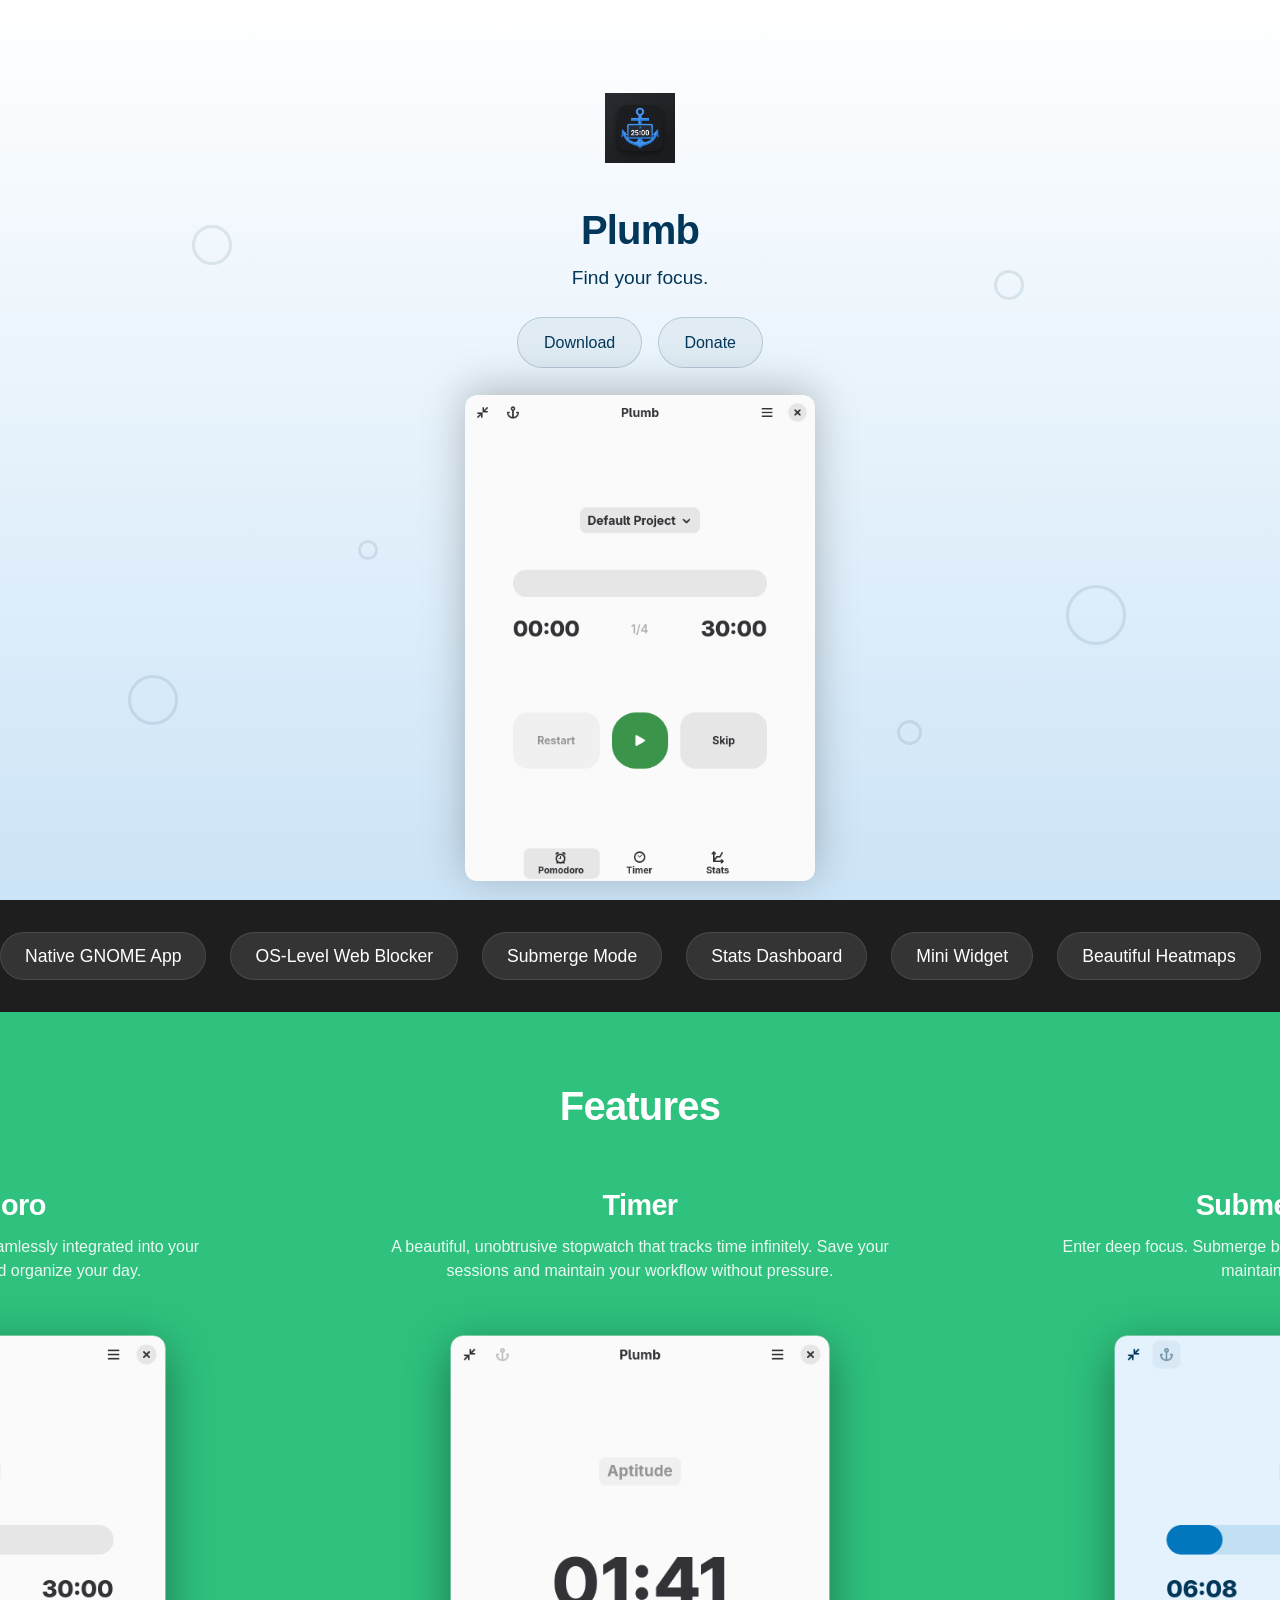
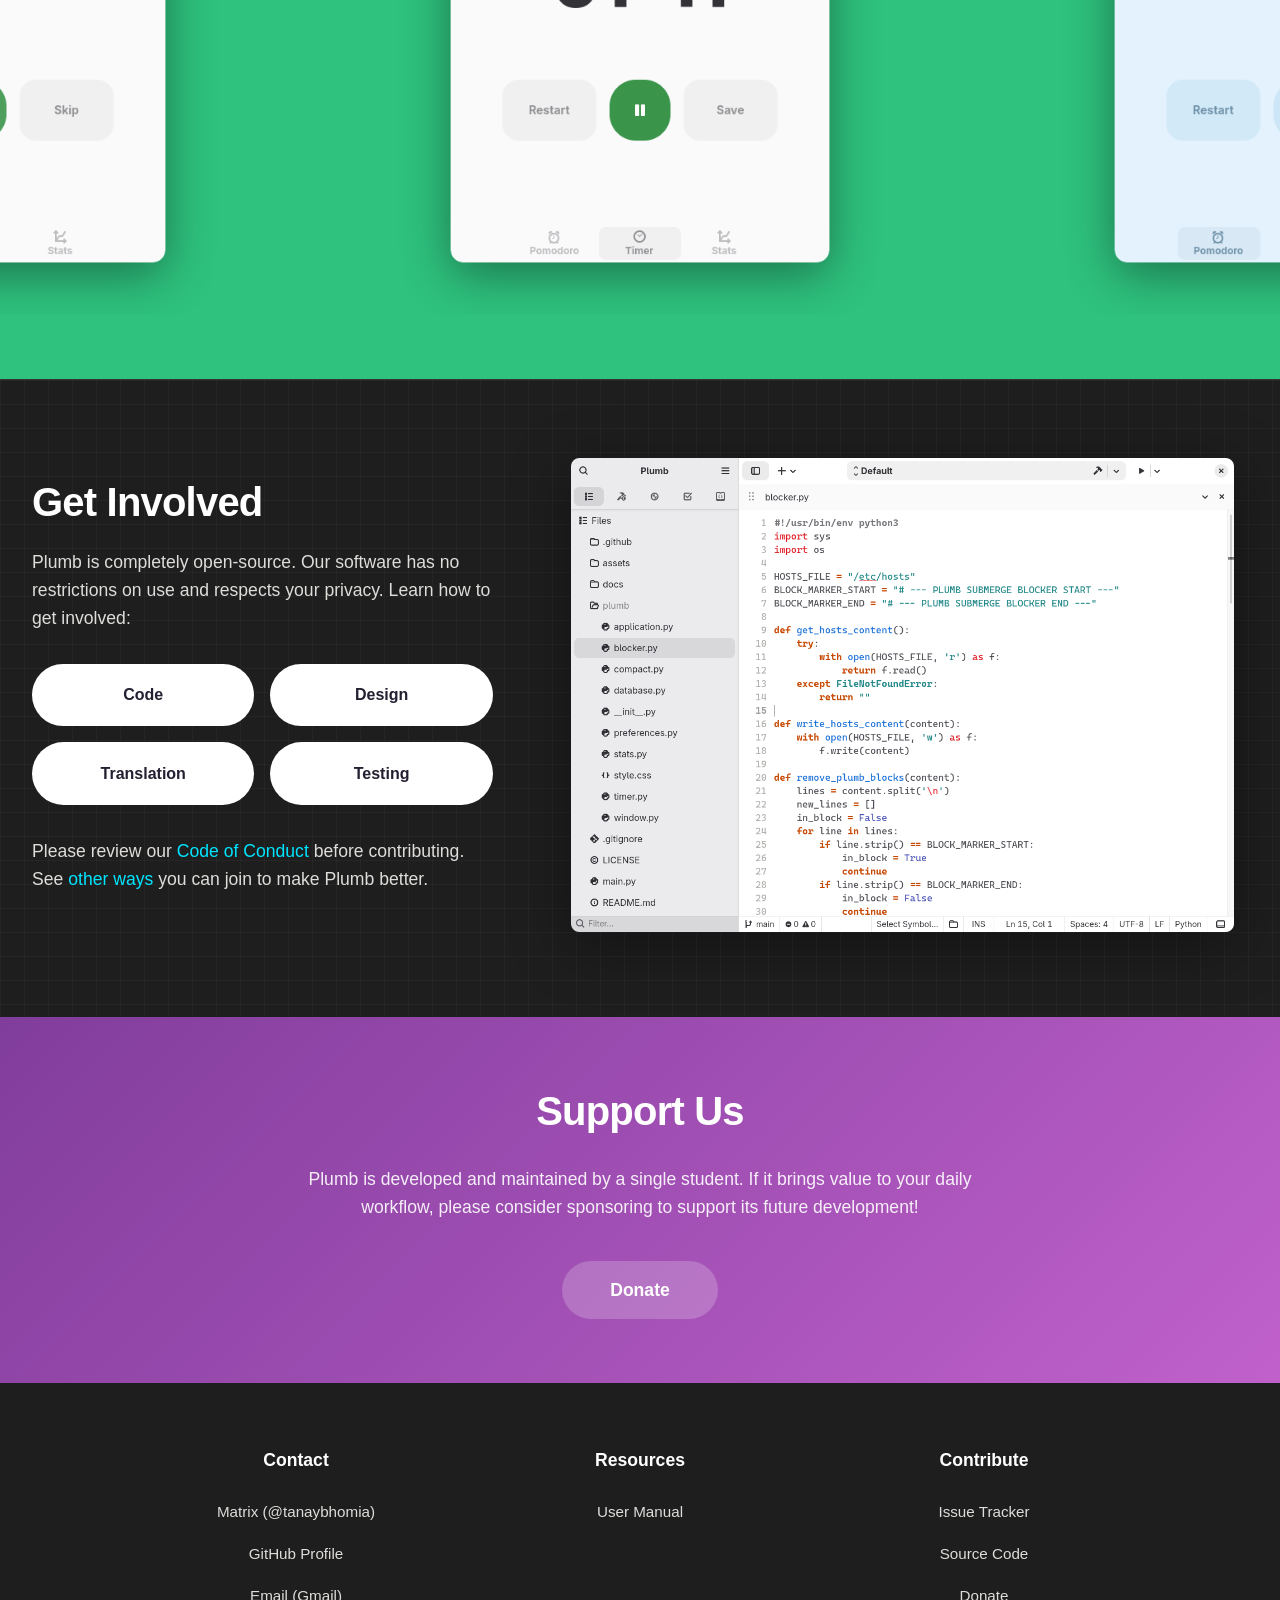
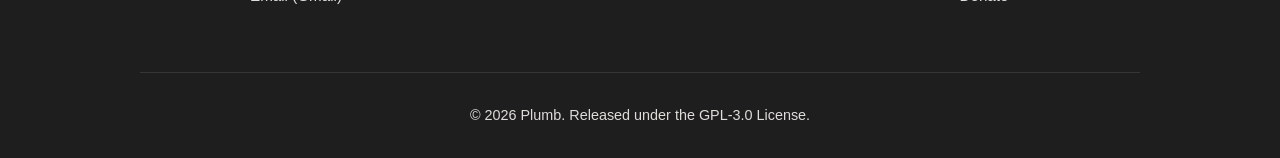
==== docs/index.html @ d2b5e949 "website: minor fixes" ====
<!DOCTYPE html>
<html lang="en">
<head>
    <meta charset="UTF-8">
    <meta name="viewport" content="width=device-width, initial-scale=1.0">
    <title>Plumb</title>
    <!-- Use Adwaita Sans from Tuba's public assets for true GNOME typography -->
    <link rel="stylesheet" href="https://tuba.geopjr.dev/assets/fonts/adwaita-sans/adwaita-sans.css">
    <link rel="stylesheet" href="style.css">
    <meta name="description" content="A beautiful, native GNOME Pomodoro timer with OS-level website blocking.">
</head>
<body>
    <main>
        <!-- HERO SECTION -->
        <section id="hero">
            <div class="bubbles" aria-hidden="true">
                <div class="bubble"></div>
                <div class="bubble"></div>
                <div class="bubble"></div>
                <div class="bubble"></div>
                <div class="bubble"></div>
                <div class="bubble"></div>
            </div>
            
            <div class="hero-content">
                <img class="app-icon" src="assets/images/app-icon.png" alt="Plumb Icon" width="128" height="128">
                <h1 class="app-title">Plumb</h1>
                <p class="app-subtitle">Find your focus.</p>
                
                <div class="action-buttons">
                    <a href="#download" class="btn btn-download">Download</a>
                    <a href="donate.html" class="btn btn-sponsor">Donate</a>
                </div>
                
                <div class="hero-image-container">
                    <picture>
                        <source srcset="assets/images/DarkMode/heroDark.png" media="(prefers-color-scheme: dark)">
                        <img class="app-screenshot" src="assets/images/LightMode/heroLight.png" alt="Plumb App Interface">
                    </picture>
                </div>
            </div>
        </section>

        <!-- MARQUEE SECTION -->
        <section id="marquee">
            <div class="marquee-wrapper">
                <div class="marquee-content">
                    <!-- Duplicate list for seamless loop -->
                    <ul class="feature-list">
                        <li>Native GNOME App</li>
                        <li>OS-Level Web Blocker</li>
                        <li>Submerge Mode</li>
                        <li>Stats Dashboard</li>
                        <li>Mini Widget</li>
                        <li>Beautiful Heatmaps</li>
                        <li>GTK4 + Libadwaita</li>
                        <li>No Distractions</li>
                        <li>Native GNOME App</li>
                        <li>OS-Level Web Blocker</li>
                        <li>Submerge Mode</li>
                        <li>Stats Dashboard</li>
                        <li>Mini Widget</li>
                        <li>Beautiful Heatmaps</li>
                        <li>GTK4 + Libadwaita</li>
                        <li>No Distractions</li>
                    </ul>
                    <ul class="feature-list" aria-hidden="true">
                        <li>Native GNOME App</li>
                        <li>OS-Level Web Blocker</li>
                        <li>Submerge Mode</li>
                        <li>Stats Dashboard</li>
                        <li>Mini Widget</li>
                        <li>Beautiful Heatmaps</li>
                        <li>GTK4 + Libadwaita</li>
                        <li>No Distractions</li>
                        <li>Native GNOME App</li>
                        <li>OS-Level Web Blocker</li>
                        <li>Submerge Mode</li>
                        <li>Stats Dashboard</li>
                        <li>Mini Widget</li>
                        <li>Beautiful Heatmaps</li>
                        <li>GTK4 + Libadwaita</li>
                        <li>No Distractions</li>
                    </ul>
                </div>
            </div>
        </section>

        <!-- FEATURES SECTION -->
        <section id="features">
            <h2 class="section-title">Features</h2>
            <div class="features-grid">
                
                <!-- Card 1 -->
                <div class="feature-card">
                    <h3>Pomodoro</h3>
                    <p>Classic 25-minute focus sprints seamlessly integrated into your desktop. Track projects and organize your day.</p>
                    <div class="card-image-wrapper">
                        <picture>
                            <source srcset="assets/images/DarkMode/PomodoroDark.png" media="(prefers-color-scheme: dark)">
                            <img class="card-visual" src="assets/images/LightMode/PomodoroLight.png" alt="Pomodoro Interface">
                        </picture>
                    </div>
                </div>
                
                <!-- Card 2 -->
                <div class="feature-card">
                    <h3>Timer</h3>
                    <p>A beautiful, unobtrusive stopwatch that tracks time infinitely. Save your sessions and maintain your workflow without pressure.</p>
                    <div class="card-image-wrapper">
                        <picture>
                            <source srcset="assets/images/DarkMode/TimerDark.png" media="(prefers-color-scheme: dark)">
                            <img class="card-visual" src="assets/images/LightMode/TimeLight.png" alt="Timer Interface">
                        </picture>
                    </div>
                </div>
                
                <!-- Card 3 -->
                <div class="feature-card">
                    <h3>Submerge Mode</h3>
                    <p>Enter deep focus. Submerge blocks distracting elements to help you maintain concentration.</p>
                    <div class="card-image-wrapper">
                        <picture>
                            <source srcset="assets/images/DarkMode/SubmergeDark.png" media="(prefers-color-scheme: dark)">
                            <img class="card-visual" src="assets/images/LightMode/SubmergeLight.png" alt="Submerge Interface">
                        </picture>
                    </div>
                </div>

                <!-- Card 4 -->
                <div class="feature-card">
                    <h3>Web Blocker</h3>
                    <p>System-wide, OS-level web blocker that actively modifies your hosts file to block distracting websites across all browsers.</p>
                    <div class="card-image-wrapper">
                        <picture>
                            <source srcset="assets/images/DarkMode/AdblockerDark.png" media="(prefers-color-scheme: dark)">
                            <img class="card-visual" src="assets/images/LightMode/AdblockerLight.png" alt="Ad Blocker Interface">
                        </picture>
                    </div>
                </div>

                <!-- Card 4 -->
                <div class="feature-card">
                    <h3>Mini Mode</h3>
                    <p>A distraction-free, floating widget that keeps your current timer visible without taking up valuable screen space.</p>
                    <div class="card-image-wrapper">
                        <picture class="mini-mode-picture">
                            <source srcset="assets/images/DarkMode/MiniModeDark.png" media="(prefers-color-scheme: dark)">
                            <img class="card-visual" src="assets/images/LightMode/MiniModeLight.png" alt="Mini Mode Interface">
                        </picture>
                    </div>
                </div>

            </div>
        </section>

        <!-- GET INVOLVED -->
        <section id="get-involved" class="grid-bg">
            <div class="get-involved-container">
                <div class="get-involved-text">
                    <h2>Get Involved</h2>
                    <p>Plumb is completely open-source. Our software has no restrictions on use and respects your privacy. Learn how to get involved:</p>
                    <div class="involvement-grid">
                        <a href="#" class="btn-involve">Code</a>
                        <a href="#" class="btn-involve">Design</a>
                        <a href="#" class="btn-involve">Translation</a>
                        <a href="#" class="btn-involve">Testing</a>
                    </div>
                    <p class="conduct-text">Please review our <a href="#">Code of Conduct</a> before contributing. See <a href="#">other ways</a> you can join to make Plumb better.</p>
                </div>
                <div class="get-involved-image">
                    <picture>
                        <source srcset="assets/images/DarkMode/BuilderDark.png" media="(prefers-color-scheme: dark)">
                        <img src="assets/images/LightMode/BuilderLight.png" alt="Plumb Development">
                    </picture>
                </div>
            </div>
        </section>

        <!-- SUPPORT US -->
        <section id="support-us">
            <div class="support-content">
                <h2>Support Us</h2>
                <p>Plumb is developed and maintained by a single student. If it brings value to your daily workflow, please consider sponsoring to support its future development!</p>
                <a href="donate.html" class="btn-donate">Donate</a>
            </div>
        </section>
    </main>

    <!-- FOOTER -->
    <footer>
        <div class="footer-container">
            <div class="footer-columns">
                <div class="footer-col">
                    <h4>Contact</h4>
                    <a href="#">Matrix (@tanaybhomia)</a>
                    <a href="#">GitHub Profile</a>
                    <a href="#">Email (Gmail)</a>
                </div>
                <div class="footer-col">
                    <h4>Resources</h4>
                    <a href="#">User Manual</a>
                </div>
                <div class="footer-col">
                    <h4>Contribute</h4>
                    <a href="#">Issue Tracker</a>
                    <a href="#">Source Code</a>
                    <a href="donate.html">Donate</a>
                </div>
            </div>
            <div class="footer-bottom">
                <p>&copy; 2026 Plumb. Released under the GPL-3.0 License.</p>
            </div>
        </div>
    </footer>

    <script>
        // Center the second feature card (Timer) exactly under the header on page load
        // without vertically scrolling the main window
        document.addEventListener('DOMContentLoaded', () => {
            const grid = document.querySelector('.features-grid');
            const cards = document.querySelectorAll('.feature-card');
            if (grid && cards.length >= 2) {
                // Use setTimeout to ensure CSS layout has fully resolved
                setTimeout(() => {
                    const card = cards[1];
                    const scrollPos = card.offsetLeft - (grid.clientWidth / 2) + (card.offsetWidth / 2);
                    grid.scrollLeft = scrollPos;
                }, 100);
            }
        });
    </script>
</body>
</html>
---- docs/style.css ----
/* GNOME HIG Inspired Theme */

:root {
    /* Colors based on GNOME HIG */
    --bg-color: #241f31; /* Dark 4 */
    --bg-color-alt: #1e1e1e;
    --card-bg: rgba(255, 255, 255, 0.05);
    --card-bg-hover: rgba(255, 255, 255, 0.08);
    --card-border: rgba(255, 255, 255, 0.1);
    
    --text-color: #ffffff; /* Light 1 */
    --text-dim: #deddda; /* Light 3 */
    
    --accent-color: #00e5ff; /* Plumb Cyan Accent */
    --accent-color-hover: #33ebff; /* Plumb Cyan Lighter */
    
    --radius-small: 8px;
    --radius-medium: 12px;
    --radius-large: 24px;
    --radius-pill: 9999px;
    
    --features-bg: #26a269; /* Custom Darker Green for Dark Mode */
}

*, *::before, *::after {
    box-sizing: border-box;
    margin: 0;
    padding: 0;
}

html {
    font-family: 'adwaita sans', -apple-system, BlinkMacSystemFont, 'Segoe UI', Roboto, Helvetica, Arial, sans-serif;
    background-color: var(--bg-color);
    color: var(--text-color);
    scroll-behavior: smooth;
    line-height: 1.5;
}

body {
    display: flex;
    flex-direction: column;
    min-height: 100vh;
    overflow-x: hidden;
}

/* Typography */
h1, h2, h3 {
    font-family: 'adwaita sans', sans-serif;
    letter-spacing: -0.02em;
}

h1 {
    font-size: 2.5rem;
    font-weight: 900;
    font-variation-settings: "wght" 900;
    margin-bottom: 0.5rem;
}

h2 {
    font-size: 2.5rem;
    font-weight: 900;
    font-variation-settings: "wght" 900;
    margin-bottom: 2rem;
    text-align: center;
}

h3 {
    font-size: 1.5rem;
    font-variation-settings: "wght" 600;
    margin-bottom: 1rem;
}

p {
    font-size: 1.1rem;
    color: var(--text-dim);
}

/* Buttons */
.btn {
    display: inline-block;
    padding: 0.8rem 1.6rem;
    font-size: 1rem;
    font-variation-settings: "wght" 700;
    text-decoration: none;
    border-radius: var(--radius-pill);
    transition: padding 0.2s ease, background-color 0.2s ease, border-color 0.2s ease;
    cursor: pointer;
    background-color: rgba(255, 255, 255, 0.05);
    color: #ffffff;
    border: 1px solid rgba(255, 255, 255, 0.1);
}

.btn:hover {
    padding: 0.8rem 1.8rem; /* Expands the button, but text size stays the same */
    background-color: rgba(255, 255, 255, 0.1);
    border-color: rgba(255, 255, 255, 0.2);
}

.btn-download {
    /* Transparent aesthetic handles this now */
}

.btn-sponsor {
    /* Transparent aesthetic handles this now */
}


/* Layout */
main {
    flex: 1;
    display: flex;
    flex-direction: column;
    align-items: center;
    width: 100%;
}

section {
    width: 100%;
    max-width: 1200px;
    padding: 6rem 2rem;
    display: flex;
    flex-direction: column;
    align-items: center;
}

/* HERO SECTION */
#hero {
    background: 
        radial-gradient(circle at 15% 0%, rgba(0, 229, 255, 0.15) 0%, transparent 50%),
        radial-gradient(circle at 85% 0%, rgba(0, 150, 255, 0.1) 0%, transparent 50%),
        linear-gradient(180deg, #0a1b2e 0%, #041221 80%);
    width: 100vw;
    max-width: 100vw;
    height: 100vh;
    padding: 5rem 2rem 0;
    display: flex;
    flex-direction: column;
    align-items: center;
    justify-content: space-between;
    text-align: center;
    position: relative;
    overflow: hidden; /* So bubbles don't spill out */
}

/* BUBBLES ANIMATION */
.bubbles {
    position: absolute;
    top: 0;
    left: 0;
    width: 100%;
    height: 100%;
    overflow: hidden;
    pointer-events: none;
    z-index: 0;
}

.bubble {
    position: absolute;
    background-color: transparent;
    border: 3px solid rgba(255, 255, 255, 0.08);
    border-radius: 50%;
}

.bubble:nth-child(1) { width: 40px; height: 40px; left: 15%; top: 25%; }
.bubble:nth-child(2) { width: 20px; height: 20px; left: 28%; top: 60%; }
.bubble:nth-child(3) { width: 50px; height: 50px; left: 10%; top: 75%; }
.bubble:nth-child(4) { width: 30px; height: 30px; right: 20%; top: 30%; }
.bubble:nth-child(5) { width: 60px; height: 60px; right: 12%; top: 65%; }
.bubble:nth-child(6) { width: 25px; height: 25px; right: 28%; top: 80%; }

.hero-content {
    display: flex;
    flex-direction: column;
    align-items: center;
    justify-content: flex-end; /* Push content to bottom so space is at top */
    max-width: 1400px;
    width: 100%;
    height: 100%;
}

.app-icon {
    width: 96px;
    height: 96px;
    margin-bottom: 1.5rem;
    padding: 12px;
    border: 1px solid var(--card-border);
    border-radius: var(--radius-medium);
    /* Remove animation for the outlined icon */
}

.app-title {
    margin-bottom: 0.25rem;
}

.app-subtitle {
    font-size: 1.2rem;
    margin-bottom: 1.5rem;
}

.action-buttons {
    display: flex;
    gap: 1rem;
    margin-bottom: 0.5rem;
    align-items: center;
    justify-content: center;
}

.hero-image-container {
    width: 100%;
    max-width: 1400px;
    flex: 1;
    min-height: 0; /* Crucial for flex item to shrink */
    display: flex;
    align-items: flex-end;
    justify-content: center;
}

.hero-image-container picture {
    display: block;
    height: 100%;
    max-height: 100%;
    width: 100%;
    text-align: center;
}

.app-screenshot {
    width: auto;
    max-width: 100%;
    max-height: 100%;
    object-fit: contain;
    object-position: bottom;
    border-radius: var(--radius-large) var(--radius-large) 0 0;
    display: block;
    margin: 0 auto;
    filter: drop-shadow(0 -5px 20px rgba(0, 0, 0, 0.25));
}

@keyframes float {
    0% { transform: translateY(0px); }
    50% { transform: translateY(-10px); }
    100% { transform: translateY(0px); }
}

/* MARQUEE SECTION */
#marquee {
    width: 100vw;
    max-width: 100vw;
    margin-top: 0;
    margin-bottom: 0;
    padding: 2rem 0;
    background-color: #f6f5f4; /* Light background for contrast in Dark Mode */
    overflow: hidden;
    position: relative;
    z-index: 1;
}

.marquee-wrapper {
    display: flex;
    overflow: hidden;
    user-select: none;
    width: 100%;
}

.marquee-content {
    display: flex;
    flex-shrink: 0;
    width: max-content;
    animation: scroll 20s linear infinite;
    will-change: transform; /* Force hardware acceleration */
}

.feature-list {
    display: flex;
    list-style: none;
    gap: 1.5rem;
    padding-right: 1.5rem; /* Matches gap */
}

.feature-list li {
    font-size: 1.1rem;
    font-variation-settings: "wght" 600;
    white-space: nowrap;
    color: #241f31; /* Dark text for light marquee */
    background: #ffffff; /* Solid white pills */
    padding: 0.6rem 1.5rem;
    border-radius: var(--radius-pill);
    border: 1px solid rgba(0, 0, 0, 0.1);
}

@keyframes scroll {
    from { transform: translateX(0); }
    to { transform: translateX(-50%); } /* Scrolls half of the flex container (which contains two identical lists) */
}

/* FEATURES SECTION */
#features {
    max-width: 100vw;
    padding-top: 4rem;
    padding-bottom: 4rem;
    padding-left: 0;
    padding-right: 0;
    background-color: var(--features-bg);
}

#features h2 {
    color: #ffffff;
}

.features-grid {
    display: flex;
    flex-wrap: nowrap;
    overflow-x: auto;
    gap: 4rem; /* More spacious */
    width: 100vw;
    margin-top: 1rem;
    padding-bottom: 2rem;
    scrollbar-width: none;
}

.features-grid::-webkit-scrollbar {
    display: none;
}

.feature-card {
    background: transparent;
    border: none;
    padding: 0 2rem;
    text-align: center;
    display: flex;
    flex-direction: column;
    align-items: center;
    flex: 0 0 min(85vw, 600px);
}



.feature-card h3 {
    font-size: 1.8rem;
    margin-bottom: 0.5rem;
    font-variation-settings: "wght" 800;
    color: #ffffff;
}

.feature-card p {
    font-size: 1rem;
    margin-bottom: 2rem;
    padding: 0 1rem;
    color: rgba(255, 255, 255, 0.9);
}

.card-image-wrapper {
    width: 100%;
    flex: 1; /* Take up remaining vertical space in the card */
    background: transparent;
    border: none;
    border-radius: var(--radius-medium);
    margin-bottom: 0;
    display: flex;
    align-items: center; /* Center horizontally/vertically */
    justify-content: center;
}

.card-image-wrapper picture {
    display: flex;
    justify-content: center;
    align-items: center;
    width: 100%;
}

/* Specific styling to scale up the mini mode slightly */
.mini-mode-picture .card-visual {
    width: auto;
    transform: scale(1.25);
}

.card-visual {
    width: 100%;
    height: auto;
    max-width: 420px; /* Keep image smaller than card to maintain crispness */
    object-fit: contain;
    filter: drop-shadow(0 12px 24px rgba(0, 0, 0, 0.4));
}

/* GET INVOLVED SECTION */
#get-involved {
    padding: 4rem 2rem;
    width: 100vw;
    max-width: 100vw;
    display: flex;
    justify-content: center;
    border-top: 1px solid var(--card-border);
}

.get-involved-container {
    max-width: 1400px;
    width: 100%;
    display: grid;
    grid-template-columns: 1fr 1.5fr;
    gap: 4rem;
    align-items: center;
}

.get-involved-text h2 {
    text-align: left;
    margin-bottom: 1rem;
}

.get-involved-text p {
    margin-bottom: 2rem;
    font-size: 1.1rem;
    line-height: 1.6;
}

.involvement-grid {
    display: grid;
    grid-template-columns: 1fr 1fr;
    gap: 1rem;
    margin-bottom: 2rem;
}

.btn-involve {
    background-color: #ffffff;
    border: none;
    padding: 1.2rem;
    border-radius: var(--radius-pill);
    color: #241f31;
    text-align: center;
    text-decoration: none;
    font-weight: 700;
    transition: background-color 0.2s ease, transform 0.2s ease;
}

.btn-involve:hover {
    background-color: #deddda;
    transform: translateY(-2px);
}

.conduct-text {
    font-size: 0.95rem;
    color: var(--text-dim);
}

.conduct-text a {
    color: var(--accent-color);
    text-decoration: none;
}

.conduct-text a:hover {
    text-decoration: underline;
}

.get-involved-image img {
    width: 100%;
    object-fit: contain;
    filter: drop-shadow(0 12px 30px rgba(0, 0, 0, 0.4));
}

/* SUPPORT US SECTION */
#support-us {
    background: linear-gradient(135deg, #813d9c, #c061cb); /* GNOME Dark Pink (Purple 4) to Medium Pink (Purple 2) */
    padding: 4rem 2rem;
    text-align: center;
    width: 100vw;
    max-width: 100vw;
}

.support-content {
    max-width: 700px;
    margin: 0 auto;
}

.support-content h2 {
    margin-bottom: 1.5rem;
    color: #ffffff;
}

.support-content p {
    color: rgba(255, 255, 255, 0.9);
    margin-bottom: 2.5rem;
    font-size: 1.1rem;
    line-height: 1.6;
}

.btn-donate {
    background-color: rgba(255, 255, 255, 0.2);
    color: #ffffff;
    border: none;
    padding: 1rem 3rem;
    font-size: 1.1rem;
    border-radius: var(--radius-pill);
    font-weight: 700;
    transition: background-color 0.2s ease, padding 0.2s ease;
    display: inline-block;
    text-decoration: none;
}

.btn-donate:hover {
    background-color: rgba(255, 255, 255, 0.3);
    padding: 1rem 3.2rem;
}

/* DONATE PAGE SPECIFIC */
#donate-hero {
    background: 
        radial-gradient(circle at 15% 0%, rgba(0, 229, 255, 0.15) 0%, transparent 50%),
        radial-gradient(circle at 85% 0%, rgba(0, 150, 255, 0.1) 0%, transparent 50%),
        linear-gradient(180deg, #0a1b2e 0%, #041221 80%);
    padding: 8rem 2rem 6rem;
    width: 100vw;
    max-width: 100vw;
}

.donate-hero-content {
    max-width: 1200px;
    margin: 0 auto;
    text-align: left;
}

.back-link {
    display: inline-block;
    color: var(--text-dim);
    text-decoration: none;
    margin-bottom: 1.5rem;
    font-size: 1.1rem;
    font-weight: 600;
    transition: color 0.2s ease;
}

.back-link:hover {
    color: var(--text-color);
}

.donate-hero-content h1 {
    color: #ffffff;
    font-weight: 900;
    font-variation-settings: "wght" 900;
    font-size: 2.5rem;
}

.donate-hero-content p {
    color: rgba(255, 255, 255, 0.85);
    font-size: 1.1rem;
}

#donate-options {
    background-color: #9141ac; /* GNOME Purple 3 */
    padding: 6rem 2rem 8rem;
    text-align: left;
    width: 100vw;
    max-width: 100vw;
}

.donate-options-content {
    max-width: 1200px;
    margin: 0 auto;
}

.donate-options-content h2 {
    color: #ffffff;
    margin-bottom: 0.5rem;
    text-align: left;
}

.donate-subtitle {
    color: rgba(255, 255, 255, 0.9);
    margin-bottom: 4rem;
    text-align: left;
}

.donate-grid {
    display: grid;
    grid-template-columns: repeat(3, 1fr);
    gap: 2rem;
}

.donate-card {
    background: rgba(255, 255, 255, 0.1);
    border-radius: var(--radius-large);
    padding: 3rem 2rem;
    display: flex;
    flex-direction: column;
    align-items: center;
    border: 1px solid rgba(255, 255, 255, 0.15);
}

.donate-card h3 {
    color: #ffffff;
    font-size: 1.6rem;
}

.donate-card p {
    color: rgba(255, 255, 255, 0.85);
    font-size: 0.95rem;
    margin-bottom: 2.5rem;
    flex-grow: 0;
}

.upi-pills {
    display: flex;
    gap: 0.8rem;
    margin-bottom: 2.5rem;
}

.pill {
    background: rgba(255, 255, 255, 0.2);
    color: #ffffff;
    padding: 0.4rem 1.2rem;
    border-radius: var(--radius-pill);
    font-size: 0.9rem;
    font-weight: 600;
    border: none;
    cursor: pointer;
    transition: all 0.2s ease;
}

.pill:hover {
    background: rgba(255, 255, 255, 0.3);
}

.pill-active {
    background: var(--accent-color);
}

.qr-container {
    background: #ffffff;
    padding: 1rem;
    border-radius: var(--radius-medium);
    margin-bottom: 2rem;
    width: 200px;
    height: 200px;
    display: flex;
    align-items: center;
    justify-content: center;
}

.qr-code {
    width: 100%;
    height: 100%;
    object-fit: cover;
}

.donate-icon {
    flex: 1;
    display: flex;
    align-items: center;
    justify-content: center;
    margin-bottom: 2rem;
    color: #ffffff;
    min-height: 200px;
}

.btn-upi-id, .btn-kofi, .btn-github {
    width: 100%;
    padding: 1.2rem;
    border-radius: var(--radius-pill);
    font-weight: 700;
    text-decoration: none;
    transition: background-color 0.2s ease;
    display: flex;
    align-items: center;
    justify-content: center;
    gap: 0.5rem;
    margin-top: auto;
}

.btn-upi-id {
    background: rgba(255, 255, 255, 0.2);
    color: #ffffff;
}

.btn-kofi, .btn-github {
    background: var(--accent-color);
    color: #ffffff;
}

.btn-upi-id:hover {
    background: rgba(255, 255, 255, 0.3);
}

.btn-kofi:hover, .btn-github:hover {
    background: var(--accent-color-hover);
}

/* FOOTER */
footer {
    background-color: var(--bg-color-alt);
    padding: 4rem 2rem 2rem;
    width: 100vw;
    max-width: 100vw;
}

.footer-container {
    max-width: 1000px;
    margin: 0 auto;
    display: flex;
    flex-direction: column;
    align-items: center;
}

.footer-columns {
    display: flex;
    justify-content: space-between;
    width: 100%;
    margin-bottom: 4rem;
    flex-wrap: wrap;
    gap: 2rem;
}

.footer-col {
    display: flex;
    flex-direction: column;
    gap: 1.2rem;
    text-align: center;
    flex: 1;
    min-width: 150px;
}

.footer-col h4 {
    font-size: 1.1rem;
    font-weight: 700;
    margin-bottom: 0.5rem;
    color: var(--text-color);
}

.footer-col a {
    color: var(--text-dim);
    text-decoration: none;
    font-size: 0.95rem;
    transition: color 0.2s ease;
}

.footer-col a:hover {
    color: var(--text-color);
}

.footer-bottom {
    text-align: center;
    border-top: 1px solid var(--card-border);
    padding-top: 2rem;
    width: 100%;
}

.footer-bottom p {
    font-size: 0.9rem;
    color: var(--text-dim);
}

/* Grid Pattern Background */
.grid-bg {
    background-image: 
        linear-gradient(rgba(255, 255, 255, 0.03) 1px, transparent 1px),
        linear-gradient(90deg, rgba(255, 255, 255, 0.03) 1px, transparent 1px);
    background-size: 24px 24px;
    background-color: var(--bg-color-alt);
}

/* RESPONSIVE */
@media (max-width: 768px) {
    h1 { font-size: 2.5rem; }
    h2 { font-size: 2rem; }
    .action-buttons { flex-direction: column; width: 100%; }
    .btn { width: 100%; text-align: center; }
    .get-involved-container { grid-template-columns: 1fr; }
    .footer-columns { flex-direction: column; gap: 3rem; }
}

@media (prefers-color-scheme: light) {
    :root {
        --features-bg: #2ec27e; /* Standard GNOME Green 5 for Light Mode */
    }
    
    #marquee {
        background-color: #1e1e1e; /* Dark background for contrast in Light Mode */
    }
    
    .feature-list li {
        color: #ffffff;
        background: rgba(255, 255, 255, 0.1);
        border: 1px solid rgba(255, 255, 255, 0.1);
    }
    
    #hero, #donate-hero {
        background: linear-gradient(to bottom, #ffffff 0%, #cce4f7 100%);
        color: #023759;
    }
    
    #hero .btn {
        background-color: rgba(2, 55, 89, 0.05);
        color: #023759;
        border-color: rgba(2, 55, 89, 0.2);
    }
    
    #hero .btn:hover {
        background-color: rgba(2, 55, 89, 0.1);
        border-color: rgba(2, 55, 89, 0.3);
    }
    
    .bubble {
        background-color: transparent;
        border: 3px solid rgba(2, 55, 89, 0.1);
    }
    
    #donate-hero h1, #donate-hero p, #hero h1, #hero h2, #hero p {
        color: #023759;
    }
}
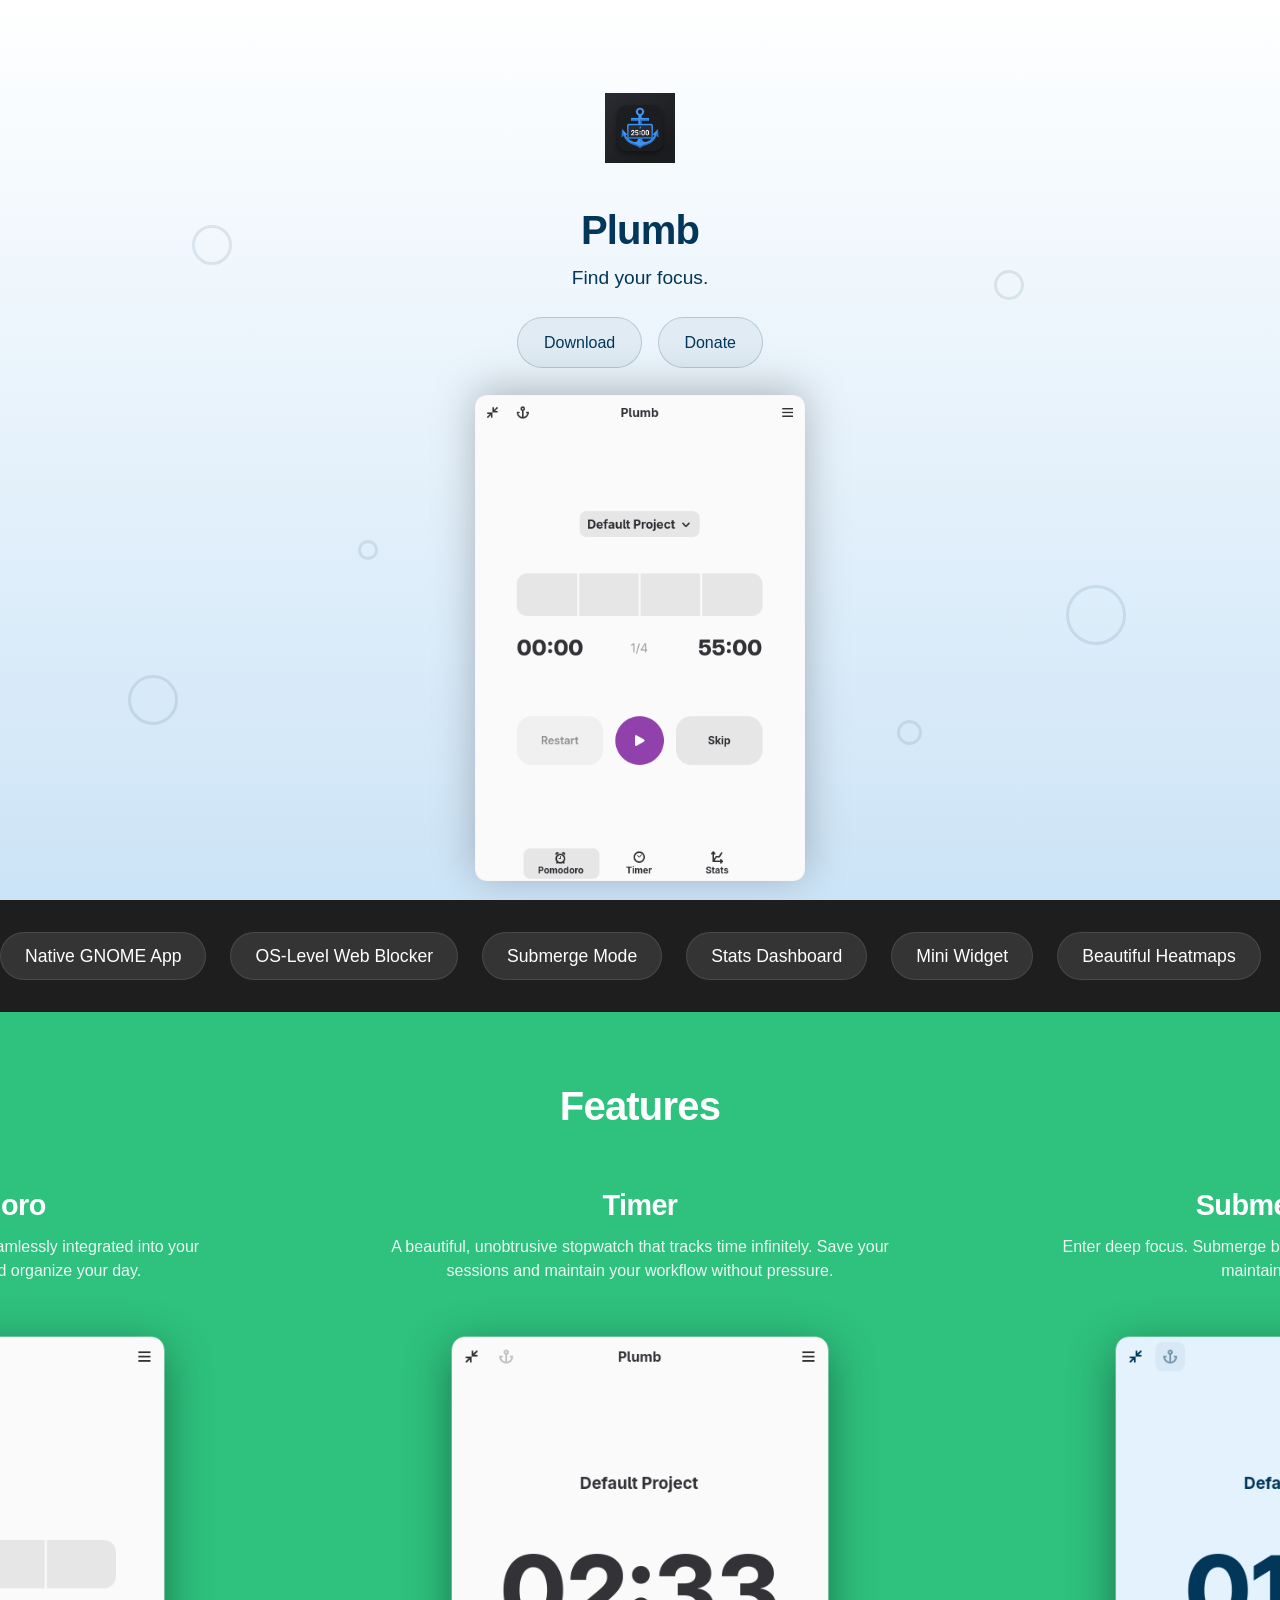
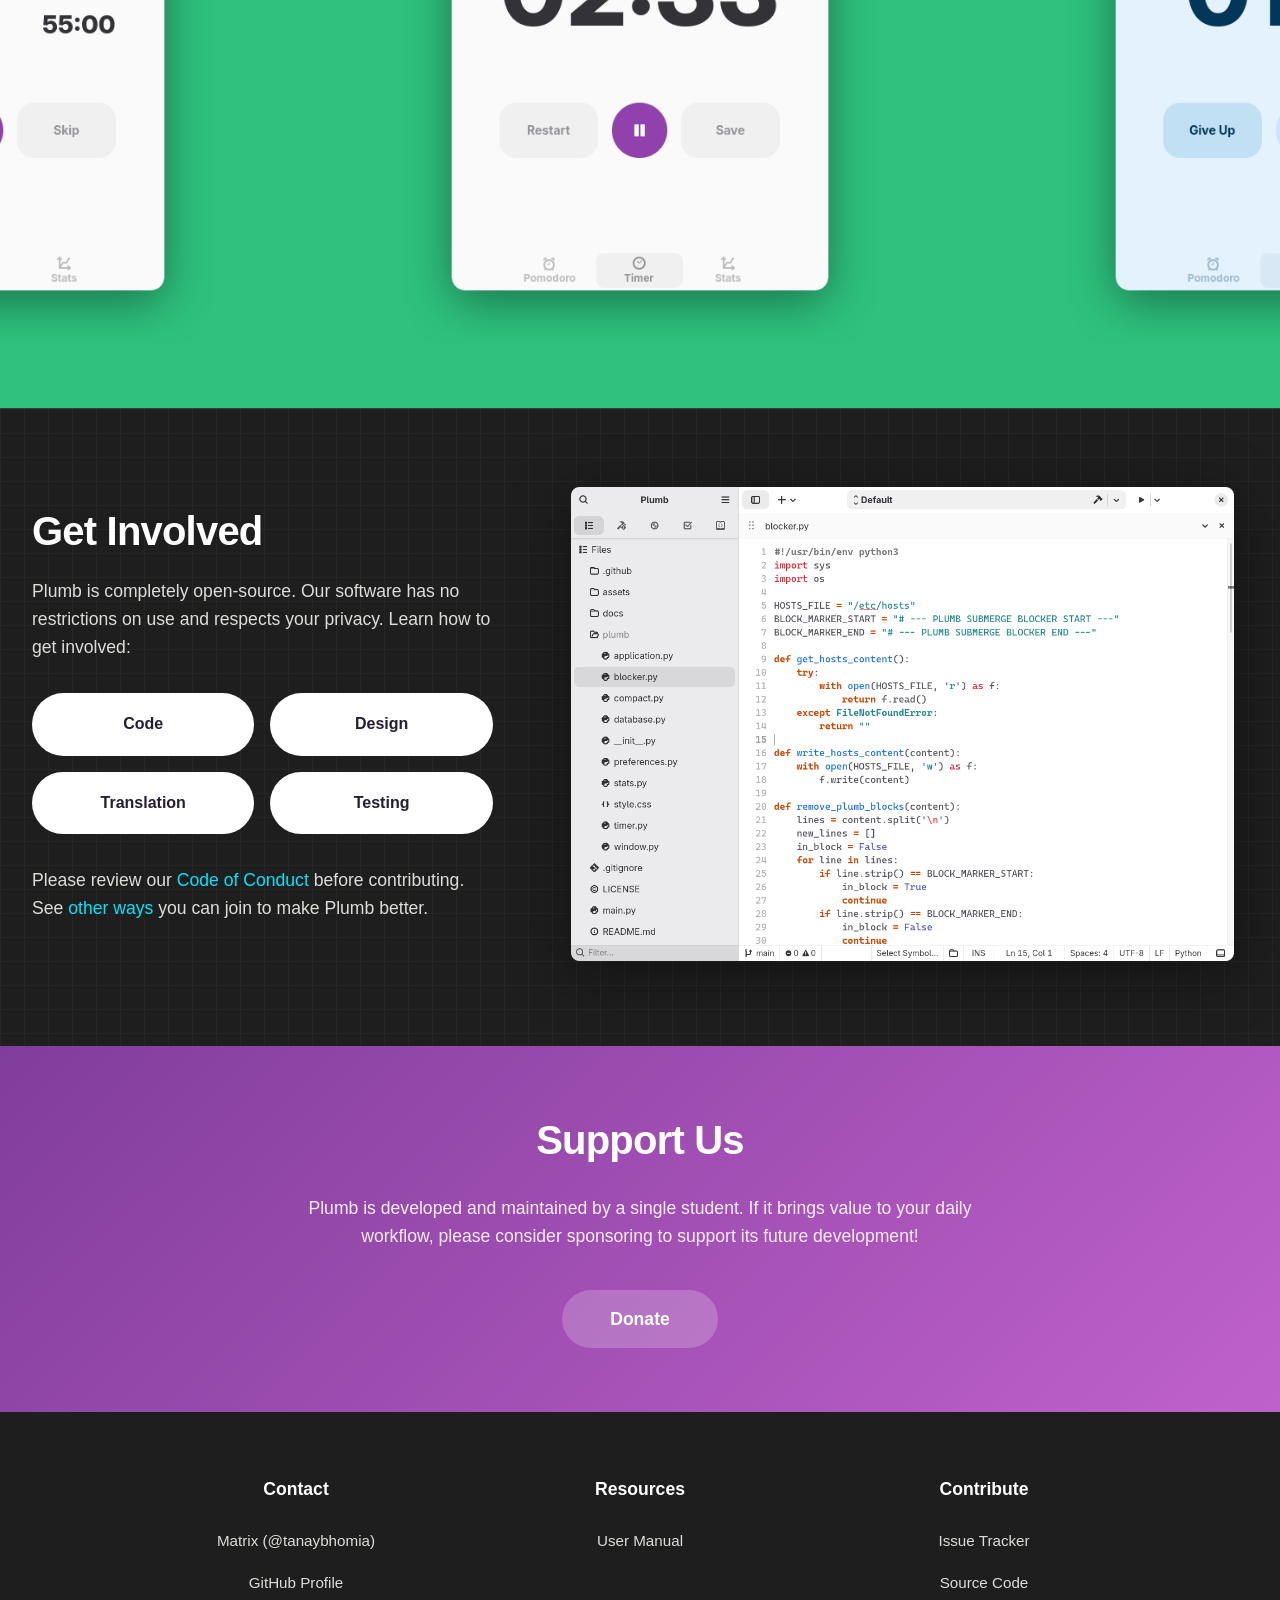
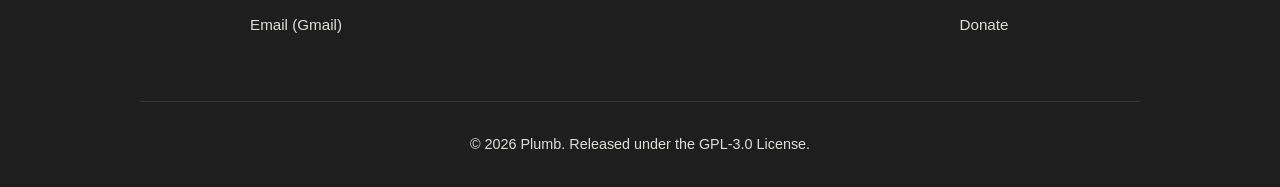
==== commit 707d0b01: "docs: updated places in index.html" ====
--- a/docs/index.html
+++ b/docs/index.html
@@ -34,8 +34,8 @@
                 
                 <div class="hero-image-container">
                     <picture>
-                        <source srcset="assets/images/DarkMode/heroDark.png" media="(prefers-color-scheme: dark)">
-                        <img class="app-screenshot" src="assets/images/LightMode/heroLight.png" alt="Plumb App Interface">
+                        <source srcset="websiteimages/DarkMode/heroDark.png" media="(prefers-color-scheme: dark)">
+                        <img class="app-screenshot" src="websiteimages/LightMode/heroLight.png" alt="Plumb App Interface">
                     </picture>
                 </div>
             </div>
@@ -97,8 +97,8 @@
                     <p>Classic 25-minute focus sprints seamlessly integrated into your desktop. Track projects and organize your day.</p>
                     <div class="card-image-wrapper">
                         <picture>
-                            <source srcset="assets/images/DarkMode/PomodoroDark.png" media="(prefers-color-scheme: dark)">
-                            <img class="card-visual" src="assets/images/LightMode/PomodoroLight.png" alt="Pomodoro Interface">
+                            <source srcset="websiteimages/DarkMode/PomodoroDark.png" media="(prefers-color-scheme: dark)">
+                            <img class="card-visual" src="websiteimages/LightMode/PomodoroLight.png" alt="Pomodoro Interface">
                         </picture>
                     </div>
                 </div>
@@ -109,8 +109,8 @@
                     <p>A beautiful, unobtrusive stopwatch that tracks time infinitely. Save your sessions and maintain your workflow without pressure.</p>
                     <div class="card-image-wrapper">
                         <picture>
-                            <source srcset="assets/images/DarkMode/TimerDark.png" media="(prefers-color-scheme: dark)">
-                            <img class="card-visual" src="assets/images/LightMode/TimeLight.png" alt="Timer Interface">
+                            <source srcset="websiteimages/DarkMode/TimerDark.png" media="(prefers-color-scheme: dark)">
+                            <img class="card-visual" src="websiteimages/LightMode/TimerLight.png" alt="Timer Interface">
                         </picture>
                     </div>
                 </div>
@@ -121,8 +121,8 @@
                     <p>Enter deep focus. Submerge blocks distracting elements to help you maintain concentration.</p>
                     <div class="card-image-wrapper">
                         <picture>
-                            <source srcset="assets/images/DarkMode/SubmergeDark.png" media="(prefers-color-scheme: dark)">
-                            <img class="card-visual" src="assets/images/LightMode/SubmergeLight.png" alt="Submerge Interface">
+                            <source srcset="websiteimages/DarkMode/SubmergeDark.png" media="(prefers-color-scheme: dark)">
+                            <img class="card-visual" src="websiteimages/LightMode/SubmergeLight.png" alt="Submerge Interface">
                         </picture>
                     </div>
                 </div>
@@ -145,8 +145,8 @@
                     <p>A distraction-free, floating widget that keeps your current timer visible without taking up valuable screen space.</p>
                     <div class="card-image-wrapper">
                         <picture class="mini-mode-picture">
-                            <source srcset="assets/images/DarkMode/MiniModeDark.png" media="(prefers-color-scheme: dark)">
-                            <img class="card-visual" src="assets/images/LightMode/MiniModeLight.png" alt="Mini Mode Interface">
+                            <source srcset="websiteimages/DarkMode/MiniModeDark.png" media="(prefers-color-scheme: dark)">
+                            <img class="card-visual" src="websiteimages/LightMode/MiniModeLight.png" alt="Mini Mode Interface">
                         </picture>
                     </div>
                 </div>
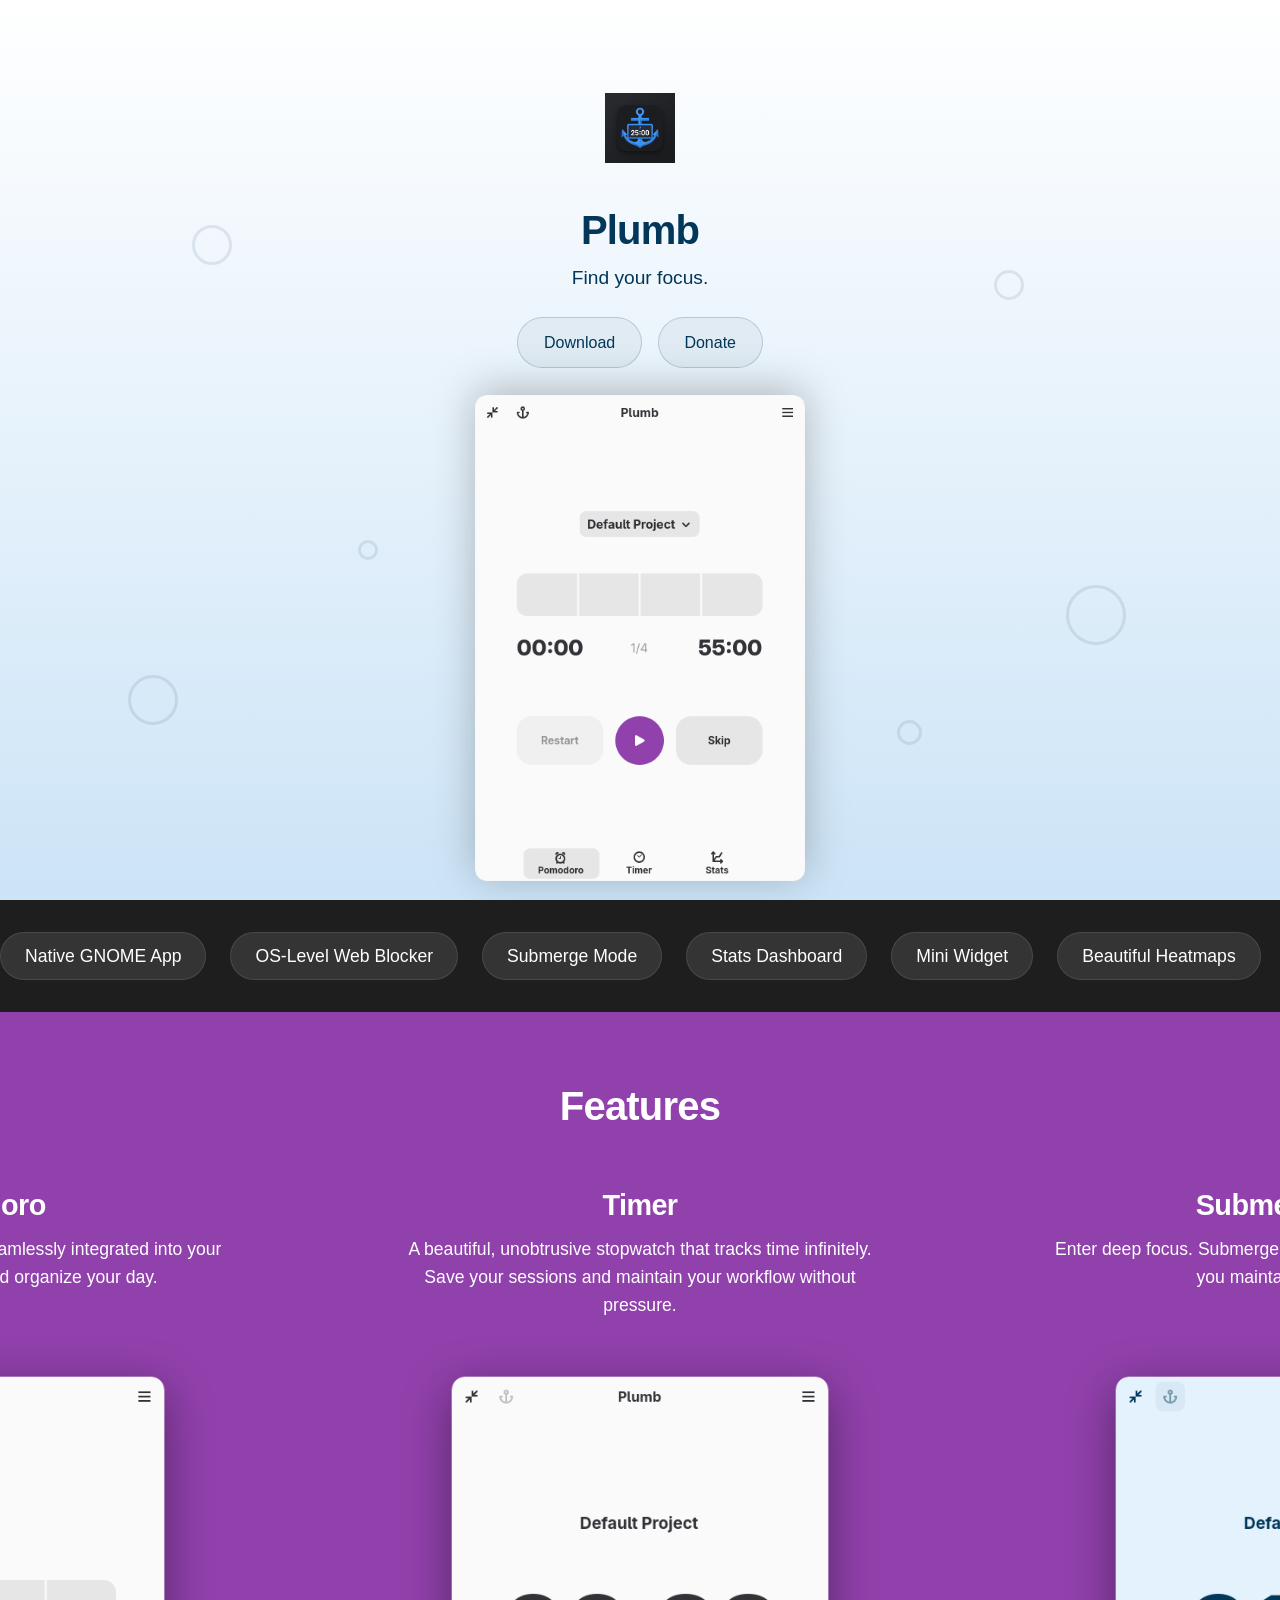
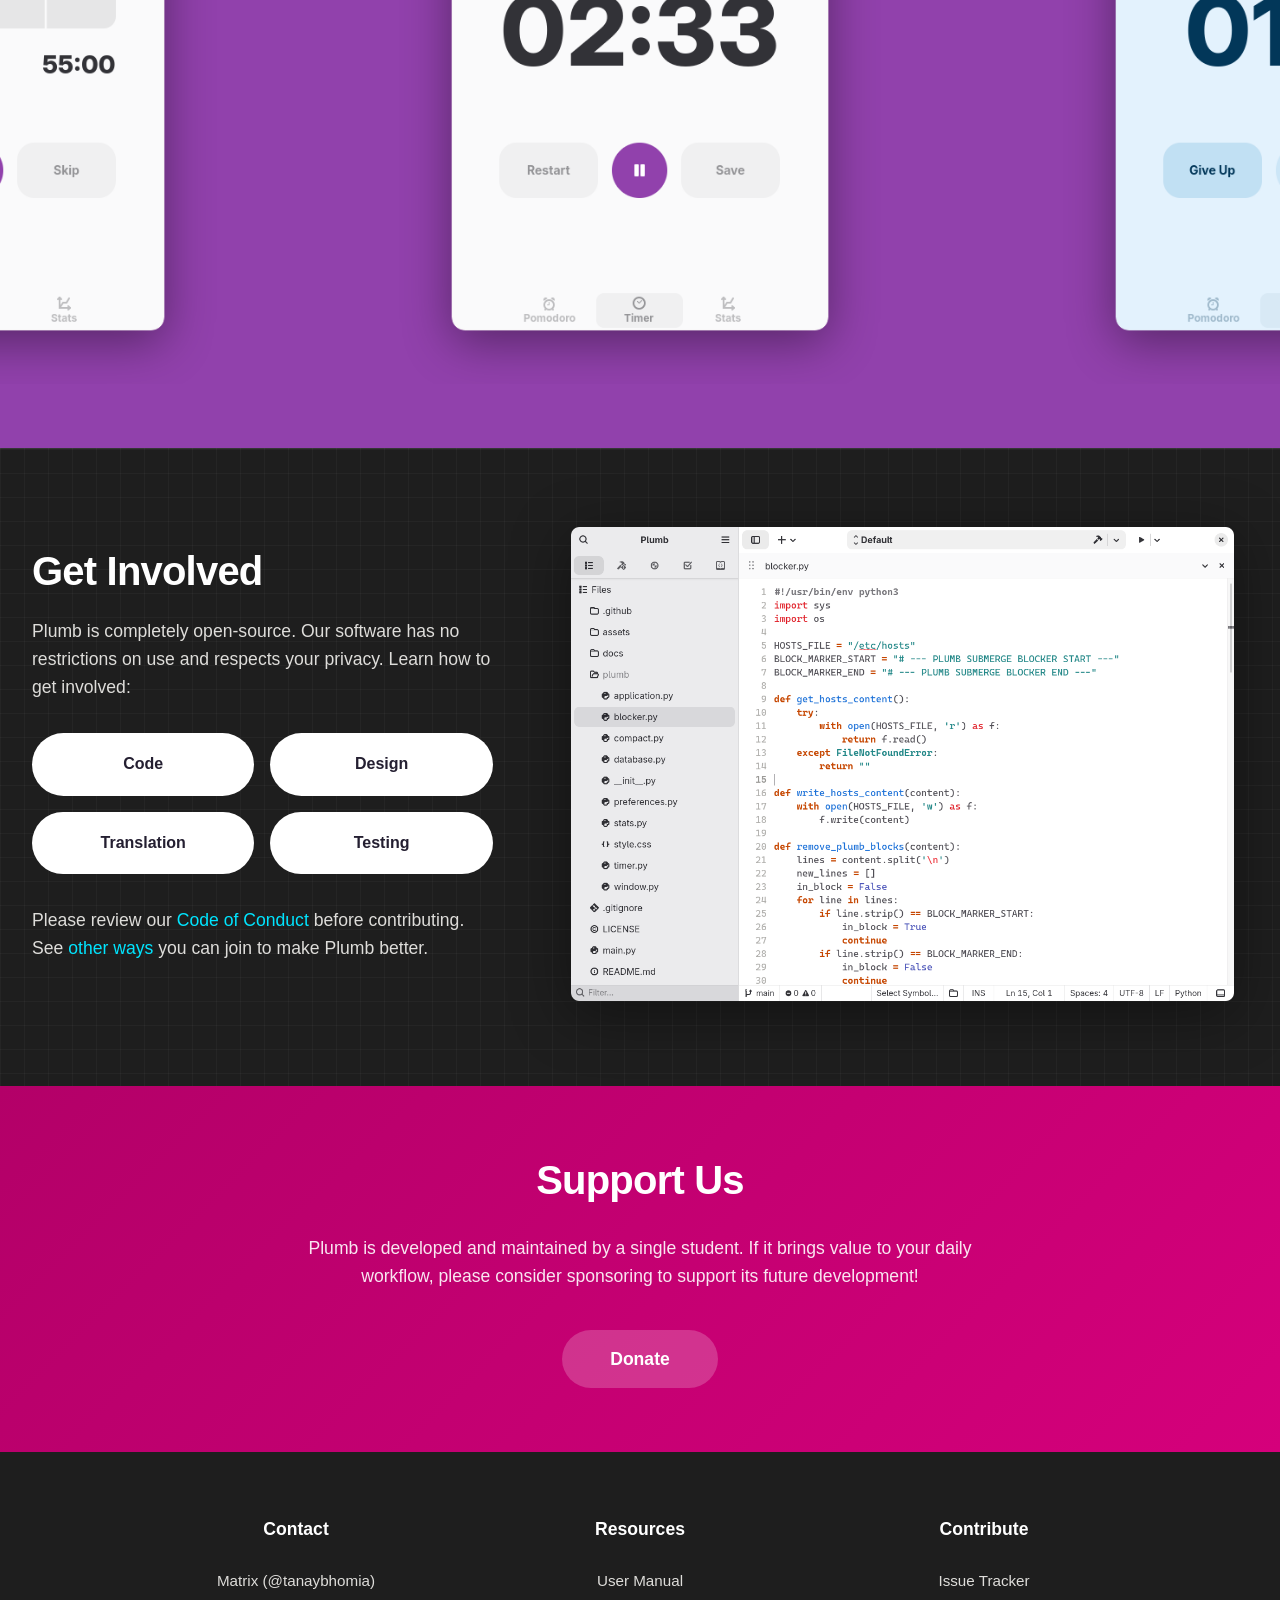
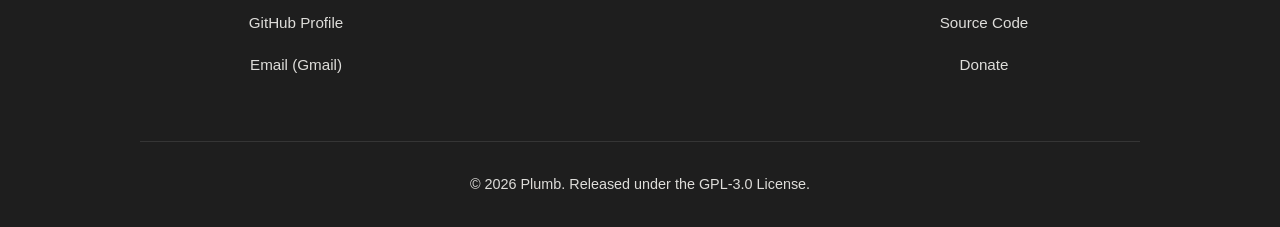
==== commit b0ba1d28: "docs: Website tweaks" ====
--- a/docs/index.html
+++ b/docs/index.html
@@ -131,7 +131,7 @@
                 <div class="feature-card">
                     <h3>Web Blocker</h3>
                     <p>System-wide, OS-level web blocker that actively modifies your hosts file to block distracting websites across all browsers.</p>
-                    <div class="card-image-wrapper">
+                    <div class="card-image-wrapper center-image">
                         <picture>
                             <source srcset="assets/images/DarkMode/AdblockerDark.png" media="(prefers-color-scheme: dark)">
                             <img class="card-visual" src="assets/images/LightMode/AdblockerLight.png" alt="Ad Blocker Interface">
@@ -143,7 +143,7 @@
                 <div class="feature-card">
                     <h3>Mini Mode</h3>
                     <p>A distraction-free, floating widget that keeps your current timer visible without taking up valuable screen space.</p>
-                    <div class="card-image-wrapper">
+                    <div class="card-image-wrapper center-image">
                         <picture class="mini-mode-picture">
                             <source srcset="websiteimages/DarkMode/MiniModeDark.png" media="(prefers-color-scheme: dark)">
                             <img class="card-visual" src="websiteimages/LightMode/MiniModeLight.png" alt="Mini Mode Interface">
--- a/docs/style.css
+++ b/docs/style.css
@@ -19,7 +19,7 @@
     --radius-large: 24px;
     --radius-pill: 9999px;
     
-    --features-bg: #26a269; /* Custom Darker Green for Dark Mode */
+    --features-bg: #813d9c; /* GNOME Purple 4 for Dark Mode */
 }
 
 *, *::before, *::after {
@@ -342,10 +342,12 @@
 }
 
 .feature-card p {
-    font-size: 1rem;
+    font-size: 1.1rem;
     margin-bottom: 2rem;
     padding: 0 1rem;
-    color: rgba(255, 255, 255, 0.9);
+    color: #ffffff;
+    line-height: 1.6;
+    min-height: 5.5rem;
 }
 
 .card-image-wrapper {
@@ -356,21 +358,29 @@
     border-radius: var(--radius-medium);
     margin-bottom: 0;
     display: flex;
+    align-items: flex-start; /* Align images to the top so headers match */
+    justify-content: center;
+}
+
+.card-image-wrapper picture {
+    display: flex;
+    justify-content: center;
+    align-items: flex-start;
+    width: 100%;
+}
+
+.card-image-wrapper.center-image {
     align-items: center; /* Center horizontally/vertically */
-    justify-content: center;
-}
-
-.card-image-wrapper picture {
-    display: flex;
-    justify-content: center;
-    align-items: center;
-    width: 100%;
+}
+
+.card-image-wrapper.center-image picture {
+    align-items: center;
 }
 
 /* Specific styling to scale up the mini mode slightly */
 .mini-mode-picture .card-visual {
     width: auto;
-    transform: scale(1.25);
+    transform: scale(1.0);
 }
 
 .card-visual {
@@ -457,7 +467,7 @@
 
 /* SUPPORT US SECTION */
 #support-us {
-    background: linear-gradient(135deg, #813d9c, #c061cb); /* GNOME Dark Pink (Purple 4) to Medium Pink (Purple 2) */
+    background: linear-gradient(135deg, #b30068, #d5007b); /* GNOME Pink 5 to Pink 4 */
     padding: 4rem 2rem;
     text-align: center;
     width: 100vw;
@@ -543,7 +553,7 @@
 }
 
 #donate-options {
-    background-color: #9141ac; /* GNOME Purple 3 */
+    background: linear-gradient(135deg, #b30068, #d5007b); /* GNOME Pink 5 to Pink 4 */
     padding: 6rem 2rem 8rem;
     text-align: left;
     width: 100vw;
@@ -766,7 +776,7 @@
 
 @media (prefers-color-scheme: light) {
     :root {
-        --features-bg: #2ec27e; /* Standard GNOME Green 5 for Light Mode */
+        --features-bg: #9141ac; /* GNOME Purple 3 for Light Mode */
     }
     
     #marquee {
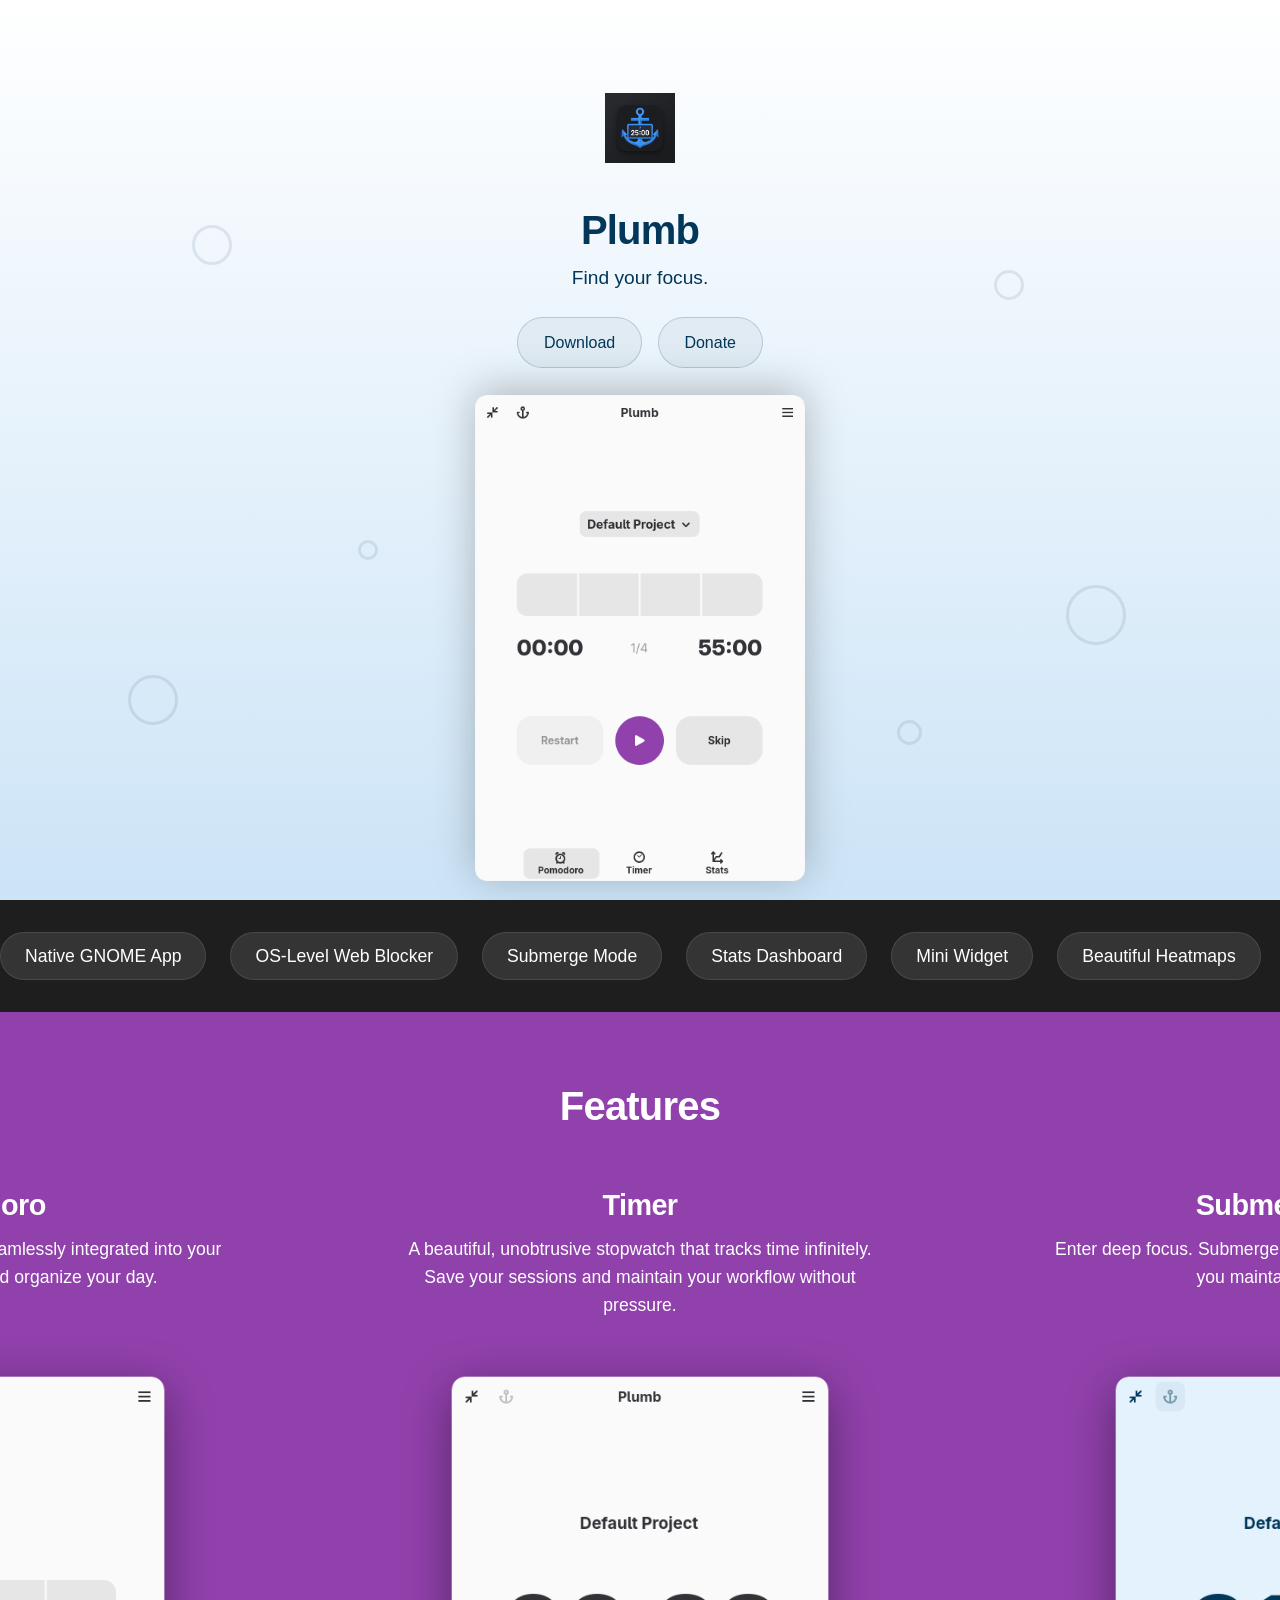
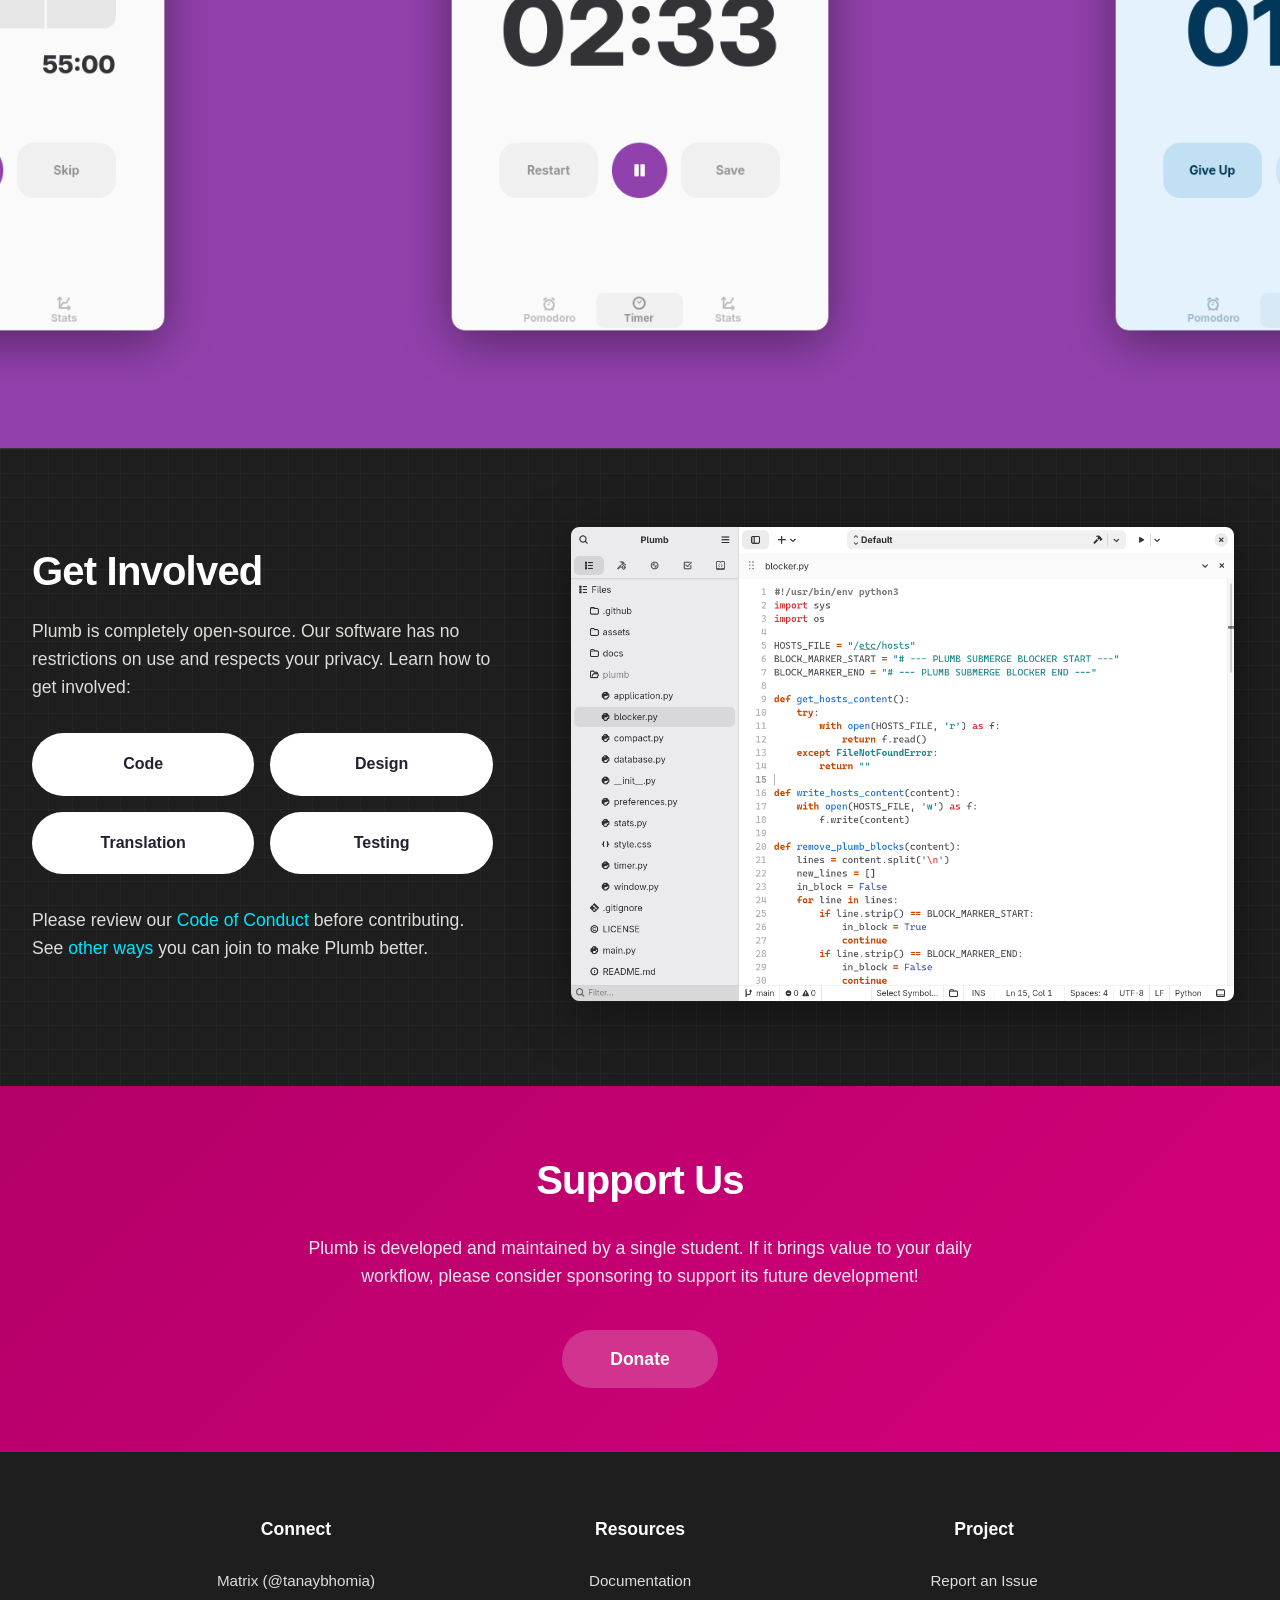
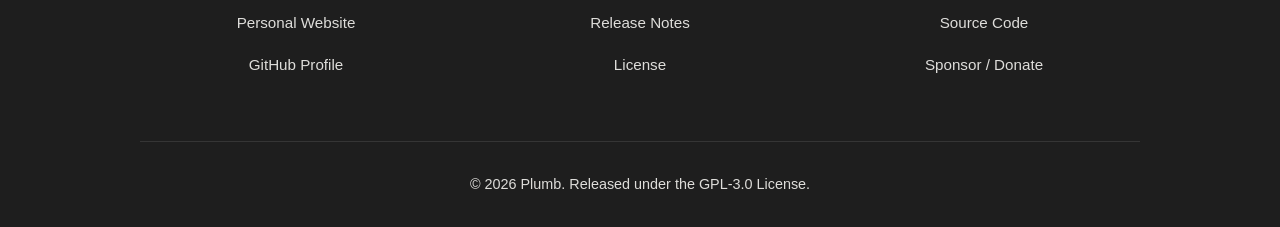
==== commit cc760cb5: "docs: Added stats app still and tweaked footer" ====
--- a/docs/index.html
+++ b/docs/index.html
@@ -127,6 +127,18 @@
                     </div>
                 </div>
 
+                <!-- Card Stats -->
+                <div class="feature-card">
+                    <h3>Project Stats</h3>
+                    <p>Visualize your focus. Track your daily deep work metrics automatically with beautiful, privacy-respecting local heatmaps.</p>
+                    <div class="card-image-wrapper">
+                        <picture>
+                            <source srcset="assets/images/DarkMode/StatsDark.png" media="(prefers-color-scheme: dark)">
+                            <img class="card-visual" src="assets/images/LightMode/StatsLight.png" alt="Project Stats Interface">
+                        </picture>
+                    </div>
+                </div>
+
                 <!-- Card 4 -->
                 <div class="feature-card">
                     <h3>Web Blocker</h3>
@@ -192,20 +204,22 @@
         <div class="footer-container">
             <div class="footer-columns">
                 <div class="footer-col">
-                    <h4>Contact</h4>
-                    <a href="#">Matrix (@tanaybhomia)</a>
-                    <a href="#">GitHub Profile</a>
-                    <a href="#">Email (Gmail)</a>
+                    <h4>Connect</h4>
+                    <a href="https://matrix.to/#/@tanaybhomia:matrix.org">Matrix (@tanaybhomia)</a>
+                    <a href="https://tanaybhomia.github.io/">Personal Website</a>
+                    <a href="https://github.com/tanaybhomia">GitHub Profile</a>
                 </div>
                 <div class="footer-col">
                     <h4>Resources</h4>
-                    <a href="#">User Manual</a>
+                    <a href="https://github.com/tanaybhomia/Plumb/wiki">Documentation</a>
+                    <a href="https://github.com/tanaybhomia/Plumb/releases">Release Notes</a>
+                    <a href="https://github.com/tanaybhomia/Plumb/blob/main/LICENSE">License</a>
                 </div>
                 <div class="footer-col">
-                    <h4>Contribute</h4>
-                    <a href="#">Issue Tracker</a>
-                    <a href="#">Source Code</a>
-                    <a href="donate.html">Donate</a>
+                    <h4>Project</h4>
+                    <a href="https://github.com/tanaybhomia/Plumb/issues">Report an Issue</a>
+                    <a href="https://github.com/tanaybhomia/Plumb">Source Code</a>
+                    <a href="donate.html">Sponsor / Donate</a>
                 </div>
             </div>
             <div class="footer-bottom">
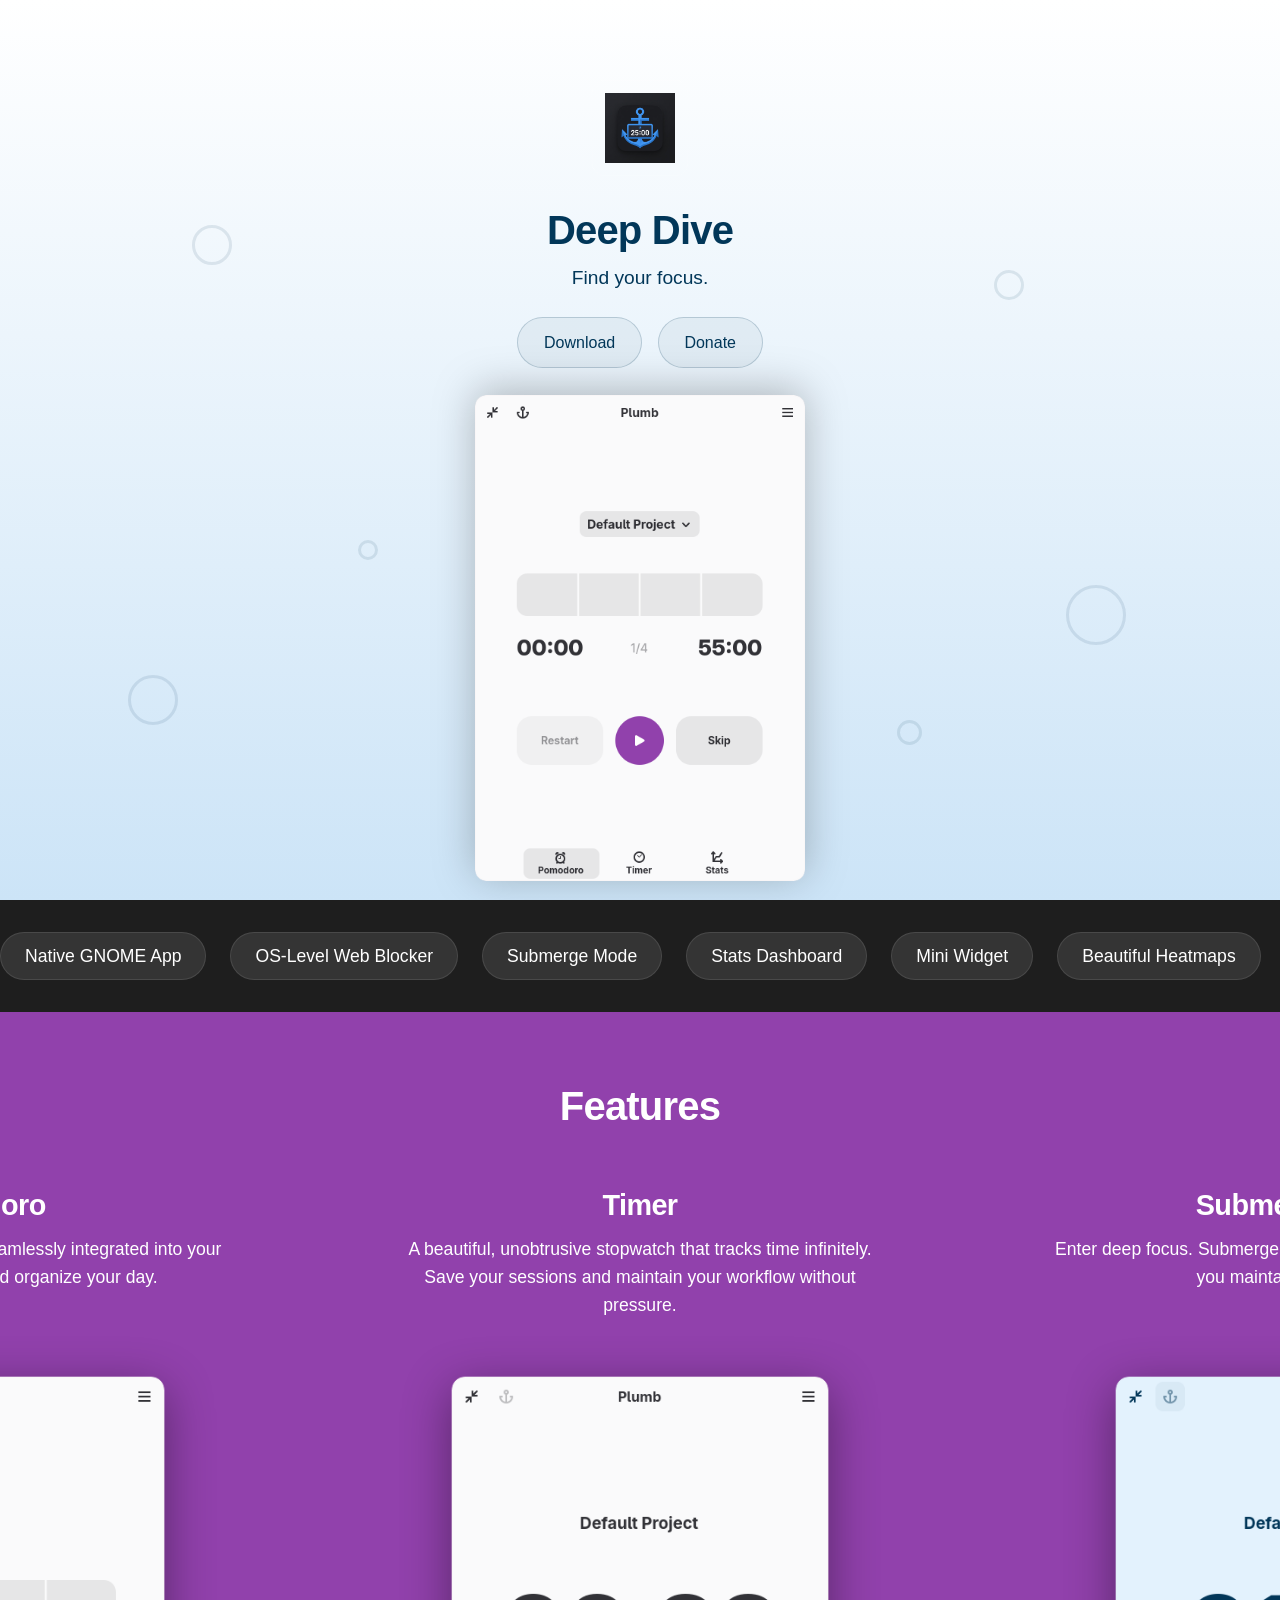
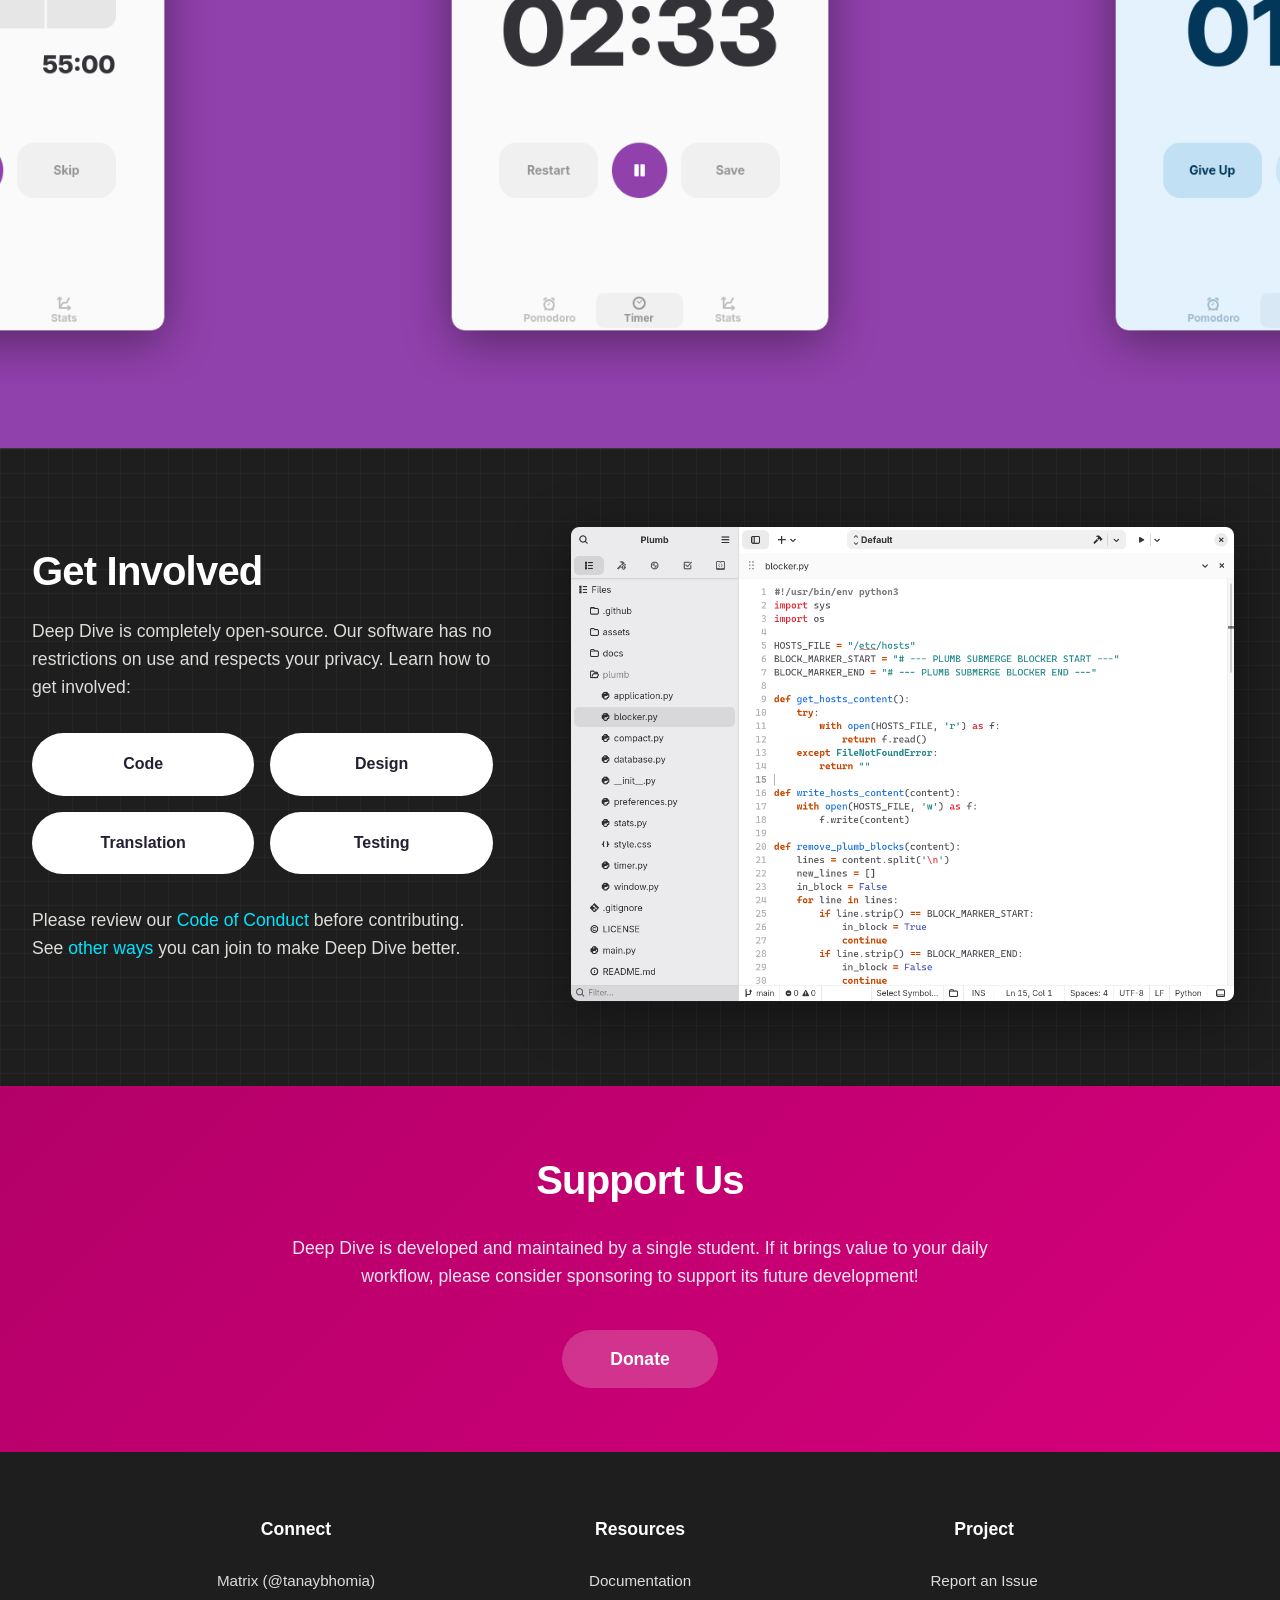
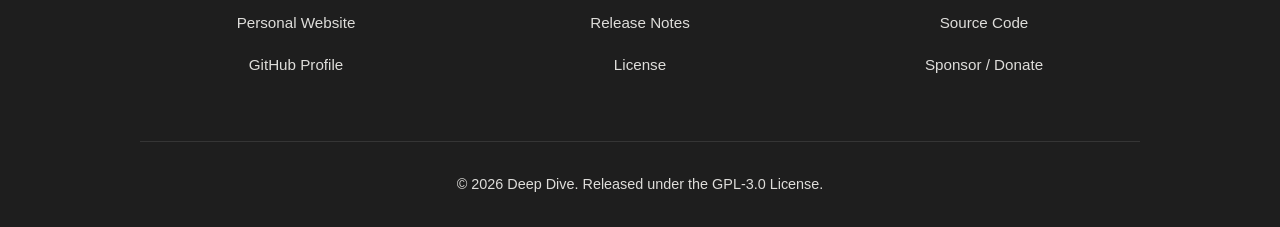
==== commit 97661aa1: "docs: Rebranded Website to Deep Dive" ====
--- a/docs/index.html
+++ b/docs/index.html
@@ -3,7 +3,7 @@
 <head>
     <meta charset="UTF-8">
     <meta name="viewport" content="width=device-width, initial-scale=1.0">
-    <title>Plumb</title>
+    <title>Deep Dive</title>
     <!-- Use Adwaita Sans from Tuba's public assets for true GNOME typography -->
     <link rel="stylesheet" href="https://tuba.geopjr.dev/assets/fonts/adwaita-sans/adwaita-sans.css">
     <link rel="stylesheet" href="style.css">
@@ -23,8 +23,8 @@
             </div>
             
             <div class="hero-content">
-                <img class="app-icon" src="assets/images/app-icon.png" alt="Plumb Icon" width="128" height="128">
-                <h1 class="app-title">Plumb</h1>
+                <img class="app-icon" src="assets/images/app-icon.png" alt="Deep Dive Icon" width="128" height="128">
+                <h1 class="app-title">Deep Dive</h1>
                 <p class="app-subtitle">Find your focus.</p>
                 
                 <div class="action-buttons">
@@ -35,7 +35,7 @@
                 <div class="hero-image-container">
                     <picture>
                         <source srcset="websiteimages/DarkMode/heroDark.png" media="(prefers-color-scheme: dark)">
-                        <img class="app-screenshot" src="websiteimages/LightMode/heroLight.png" alt="Plumb App Interface">
+                        <img class="app-screenshot" src="websiteimages/LightMode/heroLight.png" alt="Deep Dive App Interface">
                     </picture>
                 </div>
             </div>
@@ -171,19 +171,19 @@
             <div class="get-involved-container">
                 <div class="get-involved-text">
                     <h2>Get Involved</h2>
-                    <p>Plumb is completely open-source. Our software has no restrictions on use and respects your privacy. Learn how to get involved:</p>
+                    <p>Deep Dive is completely open-source. Our software has no restrictions on use and respects your privacy. Learn how to get involved:</p>
                     <div class="involvement-grid">
                         <a href="#" class="btn-involve">Code</a>
                         <a href="#" class="btn-involve">Design</a>
                         <a href="#" class="btn-involve">Translation</a>
                         <a href="#" class="btn-involve">Testing</a>
                     </div>
-                    <p class="conduct-text">Please review our <a href="#">Code of Conduct</a> before contributing. See <a href="#">other ways</a> you can join to make Plumb better.</p>
+                    <p class="conduct-text">Please review our <a href="#">Code of Conduct</a> before contributing. See <a href="#">other ways</a> you can join to make Deep Dive better.</p>
                 </div>
                 <div class="get-involved-image">
                     <picture>
                         <source srcset="assets/images/DarkMode/BuilderDark.png" media="(prefers-color-scheme: dark)">
-                        <img src="assets/images/LightMode/BuilderLight.png" alt="Plumb Development">
+                        <img src="assets/images/LightMode/BuilderLight.png" alt="Deep Dive Development">
                     </picture>
                 </div>
             </div>
@@ -193,7 +193,7 @@
         <section id="support-us">
             <div class="support-content">
                 <h2>Support Us</h2>
-                <p>Plumb is developed and maintained by a single student. If it brings value to your daily workflow, please consider sponsoring to support its future development!</p>
+                <p>Deep Dive is developed and maintained by a single student. If it brings value to your daily workflow, please consider sponsoring to support its future development!</p>
                 <a href="donate.html" class="btn-donate">Donate</a>
             </div>
         </section>
@@ -223,7 +223,7 @@
                 </div>
             </div>
             <div class="footer-bottom">
-                <p>&copy; 2026 Plumb. Released under the GPL-3.0 License.</p>
+                <p>&copy; 2026 Deep Dive. Released under the GPL-3.0 License.</p>
             </div>
         </div>
     </footer>
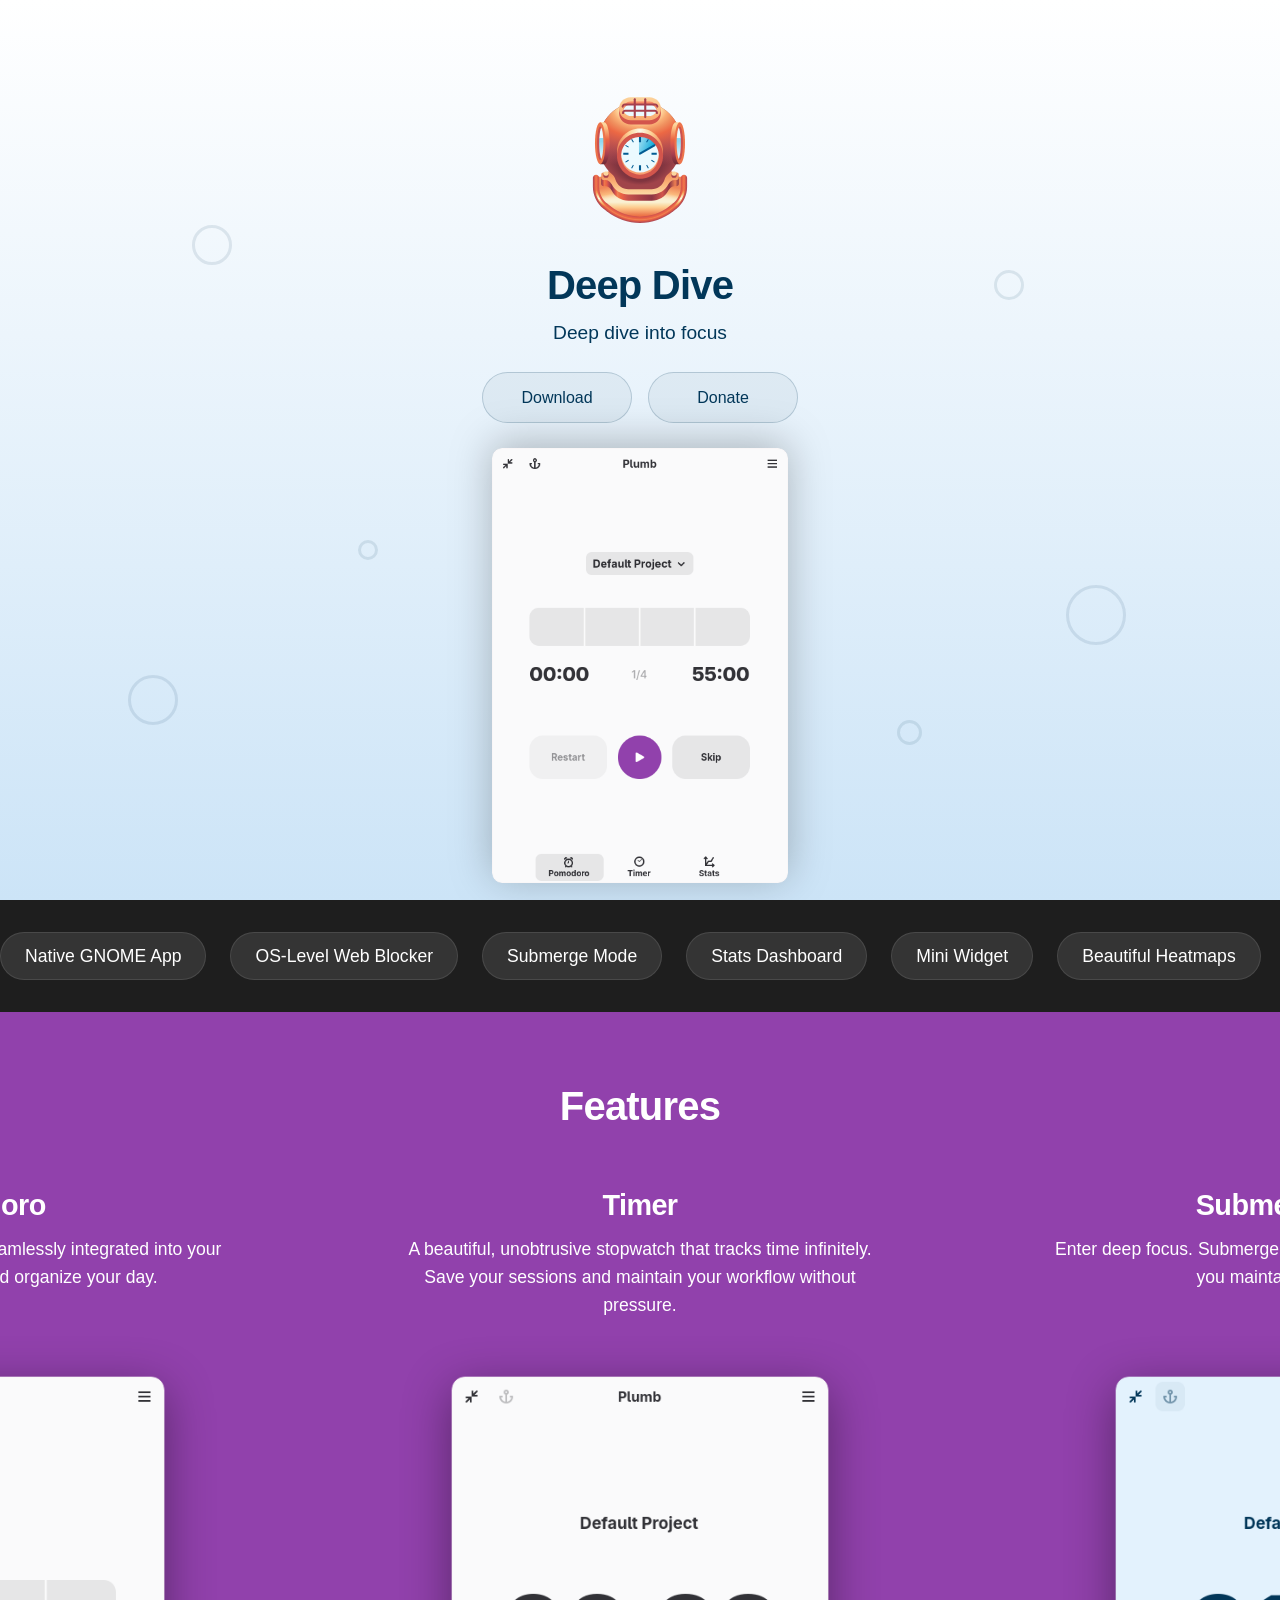
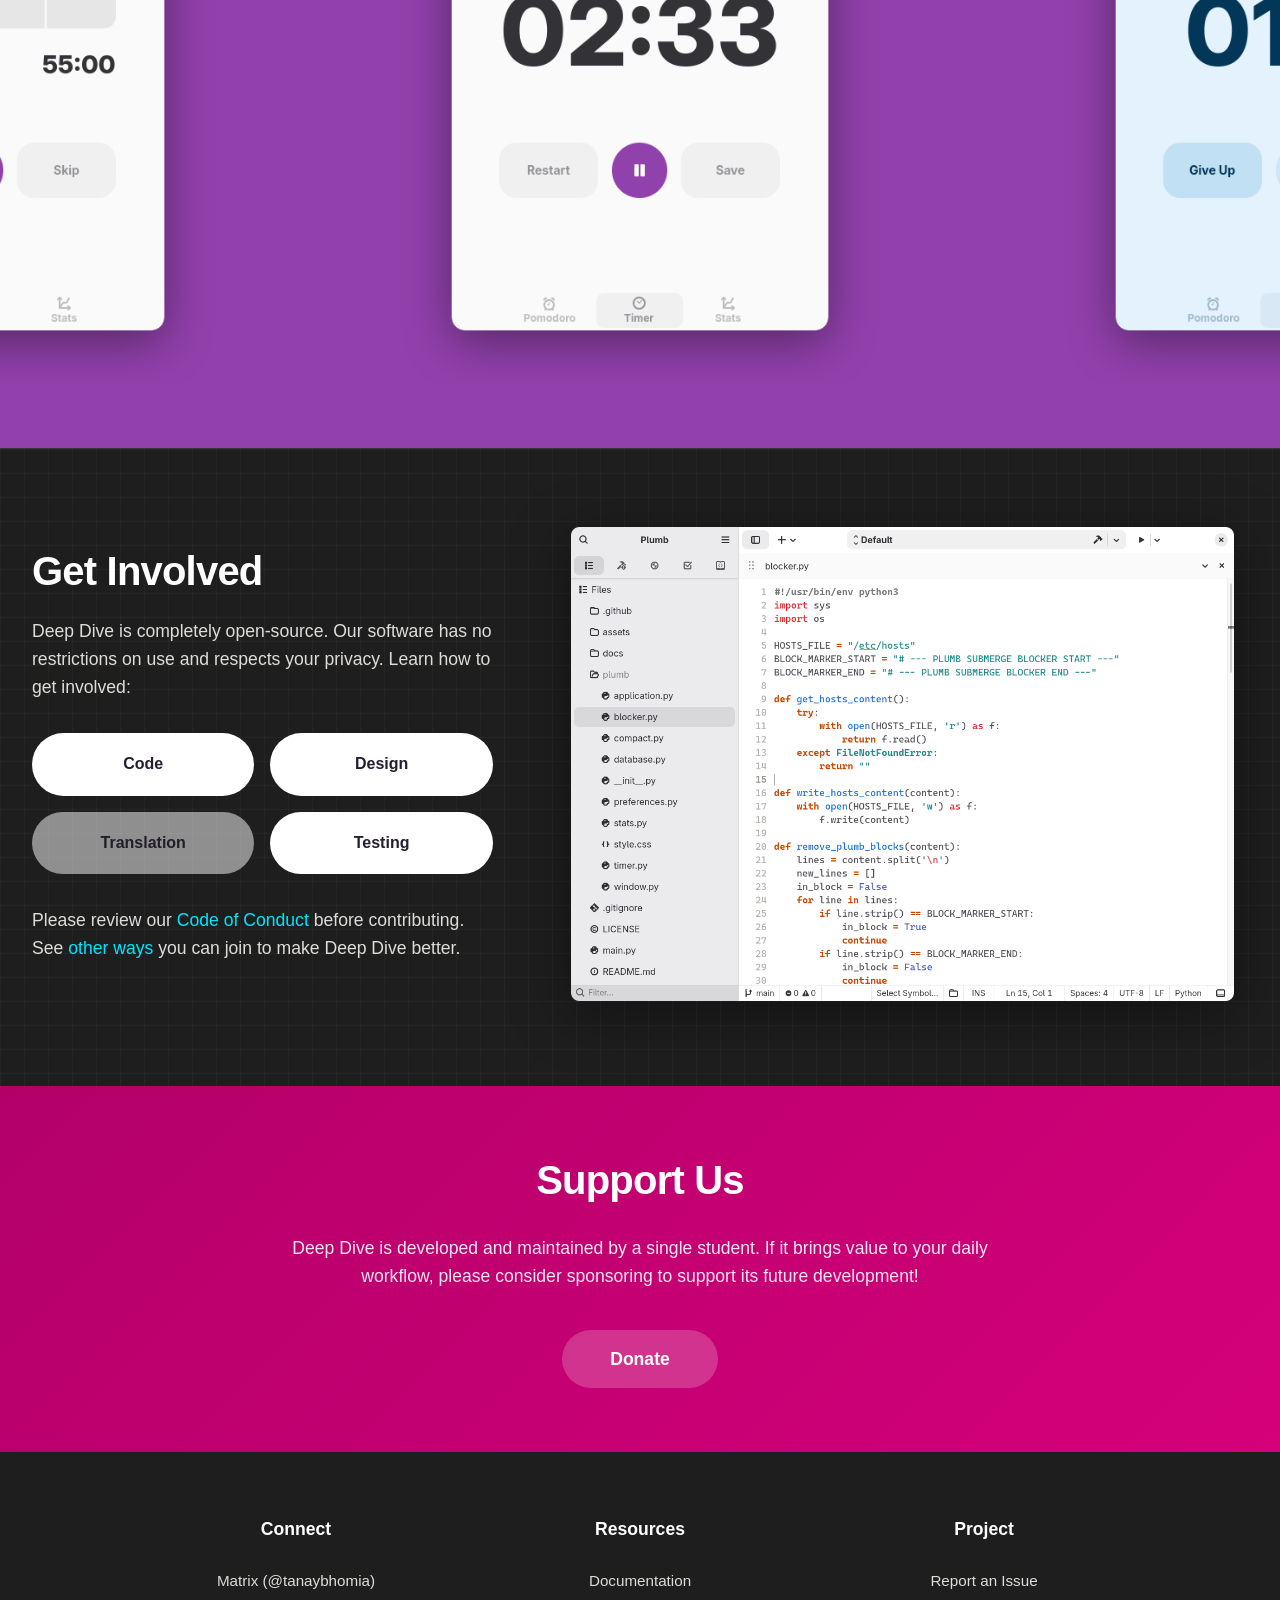
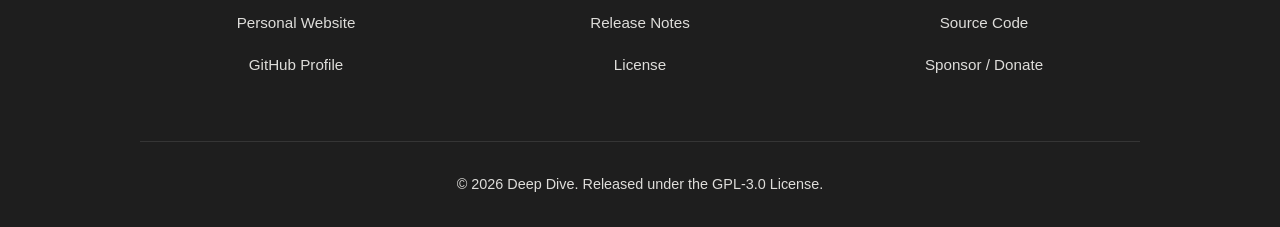
==== commit 30b15357: "docs: Added icons for the website" ====
--- a/docs/index.html
+++ b/docs/index.html
@@ -4,6 +4,7 @@
     <meta charset="UTF-8">
     <meta name="viewport" content="width=device-width, initial-scale=1.0">
     <title>Deep Dive</title>
+    <link rel="icon" type="image/svg+xml" href="assets/images/app-icon.svg">
     <!-- Use Adwaita Sans from Tuba's public assets for true GNOME typography -->
     <link rel="stylesheet" href="https://tuba.geopjr.dev/assets/fonts/adwaita-sans/adwaita-sans.css">
     <link rel="stylesheet" href="style.css">
@@ -23,9 +24,11 @@
             </div>
             
             <div class="hero-content">
-                <img class="app-icon" src="assets/images/app-icon.png" alt="Deep Dive Icon" width="128" height="128">
+                <div class="app-icon-wrapper">
+                    <img class="app-icon" src="assets/images/app-icon.svg" alt="Deep Dive Icon" width="160" height="160">
+                </div>
                 <h1 class="app-title">Deep Dive</h1>
-                <p class="app-subtitle">Find your focus.</p>
+                <p class="app-subtitle">Deep dive into focus</p>
                 
                 <div class="action-buttons">
                     <a href="#download" class="btn btn-download">Download</a>
@@ -173,10 +176,10 @@
                     <h2>Get Involved</h2>
                     <p>Deep Dive is completely open-source. Our software has no restrictions on use and respects your privacy. Learn how to get involved:</p>
                     <div class="involvement-grid">
-                        <a href="#" class="btn-involve">Code</a>
-                        <a href="#" class="btn-involve">Design</a>
-                        <a href="#" class="btn-involve">Translation</a>
-                        <a href="#" class="btn-involve">Testing</a>
+                        <a href="https://github.com/tanaybhomia/DeepDive" class="btn-involve">Code</a>
+                        <a href="https://github.com/tanaybhomia/DeepDive" class="btn-involve">Design</a>
+                        <a href="#" class="btn-involve disabled">Translation</a>
+                        <a href="https://github.com/tanaybhomia/DeepDive/issues" class="btn-involve">Testing</a>
                     </div>
                     <p class="conduct-text">Please review our <a href="#">Code of Conduct</a> before contributing. See <a href="#">other ways</a> you can join to make Deep Dive better.</p>
                 </div>
@@ -211,14 +214,14 @@
                 </div>
                 <div class="footer-col">
                     <h4>Resources</h4>
-                    <a href="https://github.com/tanaybhomia/Plumb/wiki">Documentation</a>
-                    <a href="https://github.com/tanaybhomia/Plumb/releases">Release Notes</a>
-                    <a href="https://github.com/tanaybhomia/Plumb/blob/main/LICENSE">License</a>
+                    <a href="https://github.com/tanaybhomia/DeepDive/wiki">Documentation</a>
+                    <a href="https://github.com/tanaybhomia/DeepDive/releases">Release Notes</a>
+                    <a href="https://github.com/tanaybhomia/DeepDive/blob/main/LICENSE">License</a>
                 </div>
                 <div class="footer-col">
                     <h4>Project</h4>
-                    <a href="https://github.com/tanaybhomia/Plumb/issues">Report an Issue</a>
-                    <a href="https://github.com/tanaybhomia/Plumb">Source Code</a>
+                    <a href="https://github.com/tanaybhomia/DeepDive/issues">Report an Issue</a>
+                    <a href="https://github.com/tanaybhomia/DeepDive">Source Code</a>
                     <a href="donate.html">Sponsor / Donate</a>
                 </div>
             </div>
--- a/docs/style.css
+++ b/docs/style.css
@@ -11,8 +11,8 @@
     --text-color: #ffffff; /* Light 1 */
     --text-dim: #deddda; /* Light 3 */
     
-    --accent-color: #00e5ff; /* Plumb Cyan Accent */
-    --accent-color-hover: #33ebff; /* Plumb Cyan Lighter */
+    --accent-color: #00e5ff; /* Deep Dive Cyan Accent */
+    --accent-color-hover: #33ebff; /* Deep Dive Cyan Lighter */
     
     --radius-small: 8px;
     --radius-medium: 12px;
@@ -78,12 +78,12 @@
 /* Buttons */
 .btn {
     display: inline-block;
-    padding: 0.8rem 1.6rem;
+    padding: 0.8rem 1.8rem;
     font-size: 1rem;
     font-variation-settings: "wght" 700;
     text-decoration: none;
     border-radius: var(--radius-pill);
-    transition: padding 0.2s ease, background-color 0.2s ease, border-color 0.2s ease;
+    transition: background-color 0.2s ease, border-color 0.2s ease;
     cursor: pointer;
     background-color: rgba(255, 255, 255, 0.05);
     color: #ffffff;
@@ -91,17 +91,22 @@
 }
 
 .btn:hover {
-    padding: 0.8rem 1.8rem; /* Expands the button, but text size stays the same */
     background-color: rgba(255, 255, 255, 0.1);
     border-color: rgba(255, 255, 255, 0.2);
 }
 
 .btn-download {
-    /* Transparent aesthetic handles this now */
+    background-color: #9bdcd6;
+    color: #1e1e1e;
+    border: 1px solid transparent;
+}
+
+.btn-download:hover {
+    background-color: #b1e8e2;
 }
 
 .btn-sponsor {
-    /* Transparent aesthetic handles this now */
+    /* Secondary button keeps default styling */
 }
 
 
@@ -178,14 +183,47 @@
     height: 100%;
 }
 
+@keyframes diveIn {
+    0% {
+        transform: translateY(-120px) scale(0.9);
+        opacity: 0;
+    }
+    60% {
+        transform: translateY(15px) scale(1);
+        opacity: 1;
+    }
+    100% {
+        transform: translateY(0) scale(1);
+        opacity: 1;
+    }
+}
+
+.app-icon-wrapper {
+    animation: diveIn 2.2s cubic-bezier(0.2, 0.8, 0.2, 1) forwards;
+}
+
 .app-icon {
-    width: 96px;
-    height: 96px;
-    margin-bottom: 1.5rem;
+    width: 160px;
+    height: 160px;
+    margin-bottom: 0.5rem;
     padding: 12px;
     border: 1px solid var(--card-border);
     border-radius: var(--radius-medium);
-    /* Remove animation for the outlined icon */
+    /* Transition is for smooth exit from float animation */
+    transition: transform 0.4s ease-out;
+}
+
+@keyframes floatIcon {
+    0%, 100% {
+        transform: translateY(0);
+    }
+    50% {
+        transform: translateY(-15px);
+    }
+}
+
+.hero-content:has(.btn-download:hover) .app-icon {
+    animation: floatIcon 2.5s ease-in-out infinite;
 }
 
 .app-title {
@@ -203,6 +241,11 @@
     margin-bottom: 0.5rem;
     align-items: center;
     justify-content: center;
+}
+
+.action-buttons .btn {
+    min-width: 150px;
+    text-align: center;
 }
 
 .hero-image-container {
@@ -440,9 +483,15 @@
     transition: background-color 0.2s ease, transform 0.2s ease;
 }
 
-.btn-involve:hover {
+.btn-involve:hover:not(.disabled) {
     background-color: #deddda;
     transform: translateY(-2px);
+}
+
+.btn-involve.disabled {
+    opacity: 0.5;
+    pointer-events: none;
+    cursor: not-allowed;
 }
 
 .conduct-text {
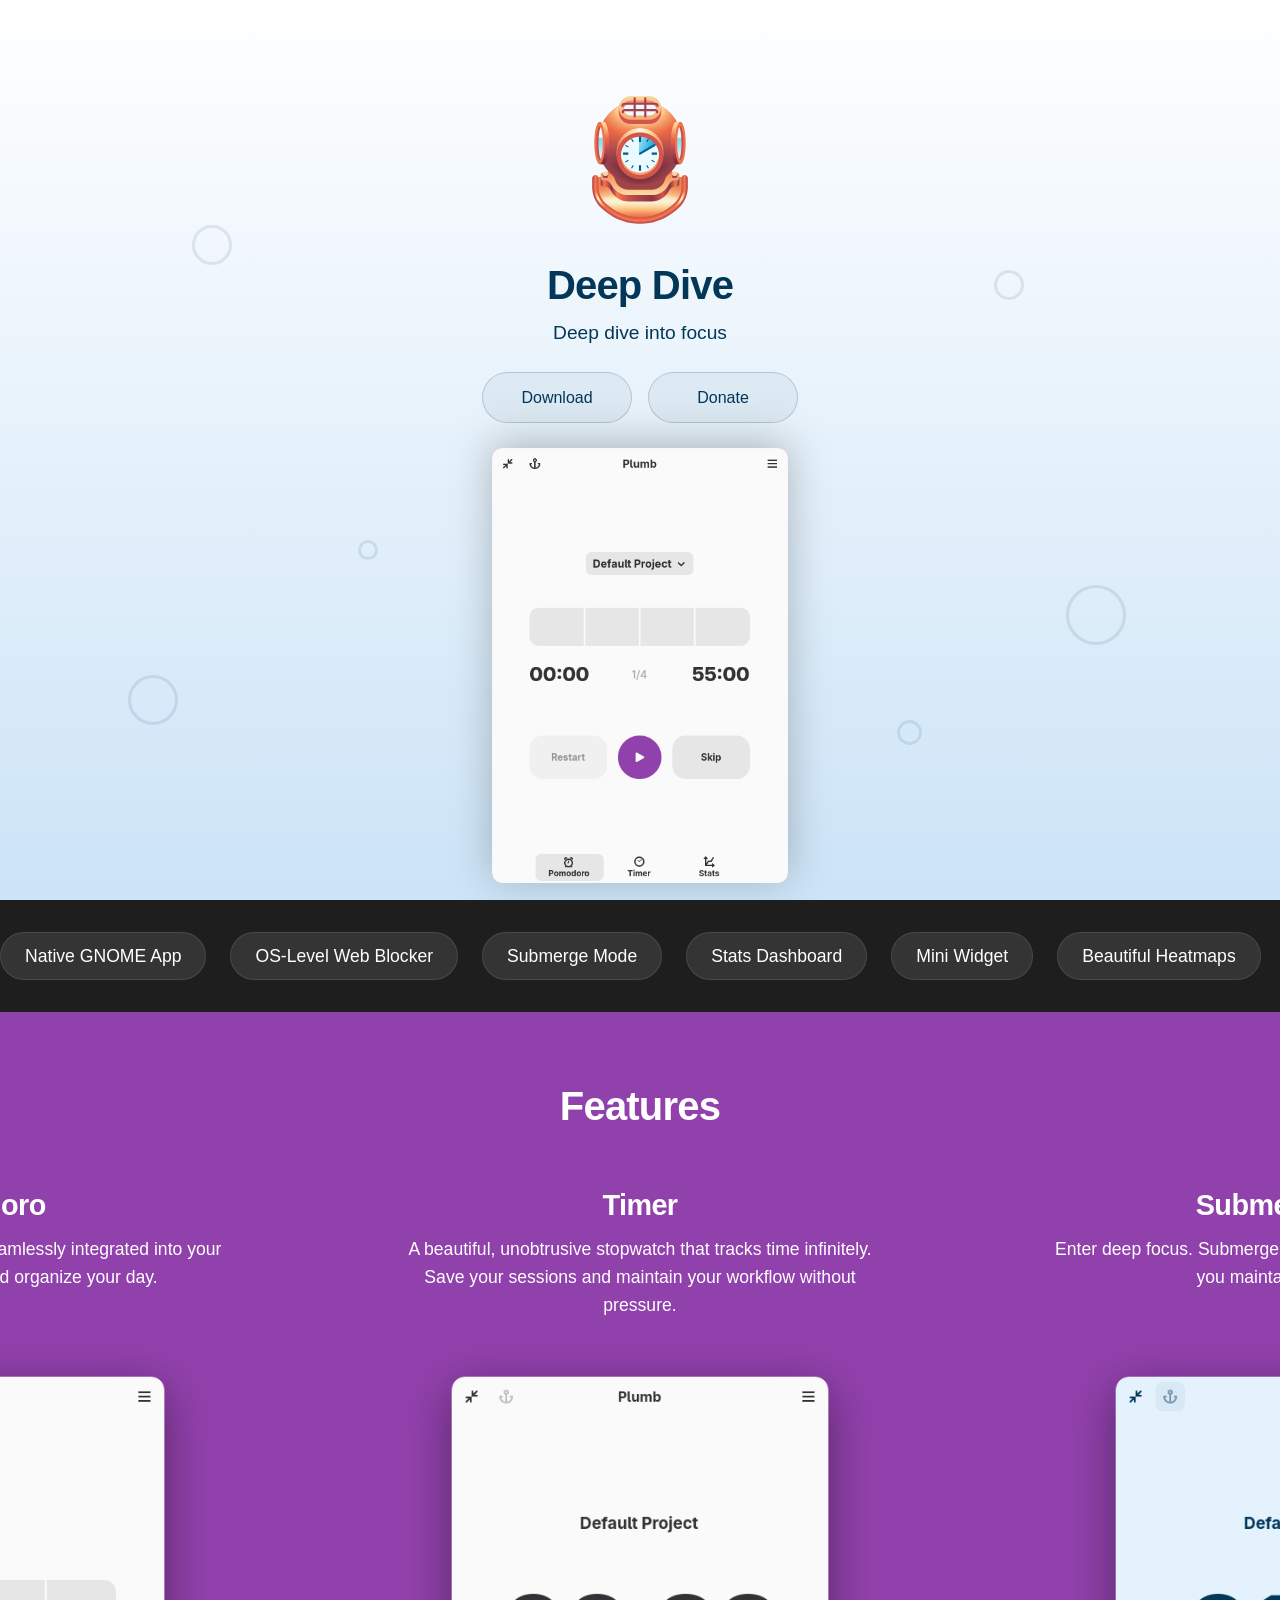
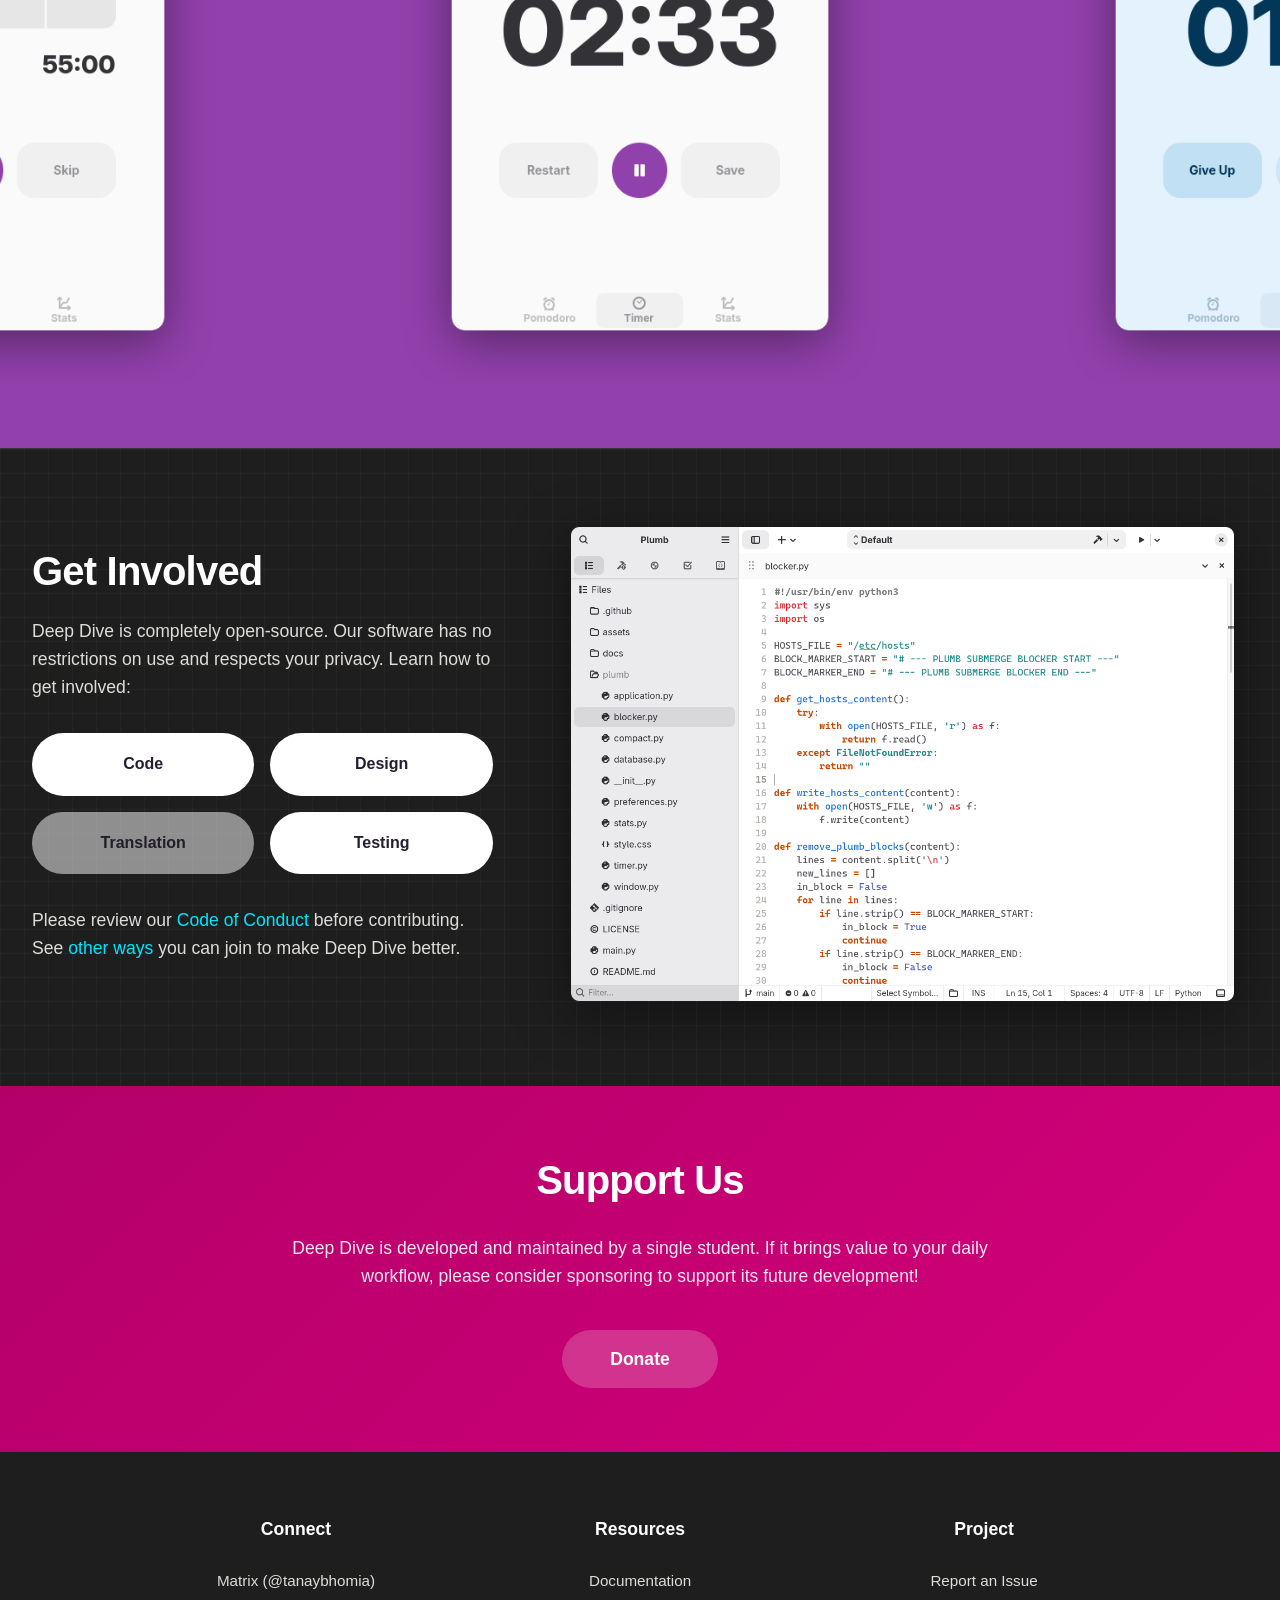
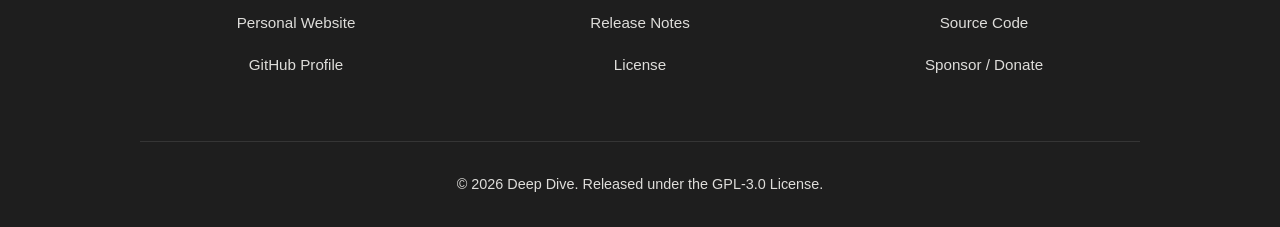
==== commit 06501b18: "docs: Added tab icon" ====
--- a/docs/index.html
+++ b/docs/index.html
@@ -4,7 +4,7 @@
     <meta charset="UTF-8">
     <meta name="viewport" content="width=device-width, initial-scale=1.0">
     <title>Deep Dive</title>
-    <link rel="icon" type="image/svg+xml" href="assets/images/app-icon.svg">
+    <link rel="icon" type="image/svg+xml" href="assets/images/app-icon-colored.svg">
     <!-- Use Adwaita Sans from Tuba's public assets for true GNOME typography -->
     <link rel="stylesheet" href="https://tuba.geopjr.dev/assets/fonts/adwaita-sans/adwaita-sans.css">
     <link rel="stylesheet" href="style.css">
--- a/docs/style.css
+++ b/docs/style.css
@@ -207,8 +207,6 @@
     height: 160px;
     margin-bottom: 0.5rem;
     padding: 12px;
-    border: 1px solid var(--card-border);
-    border-radius: var(--radius-medium);
     /* Transition is for smooth exit from float animation */
     transition: transform 0.4s ease-out;
 }
